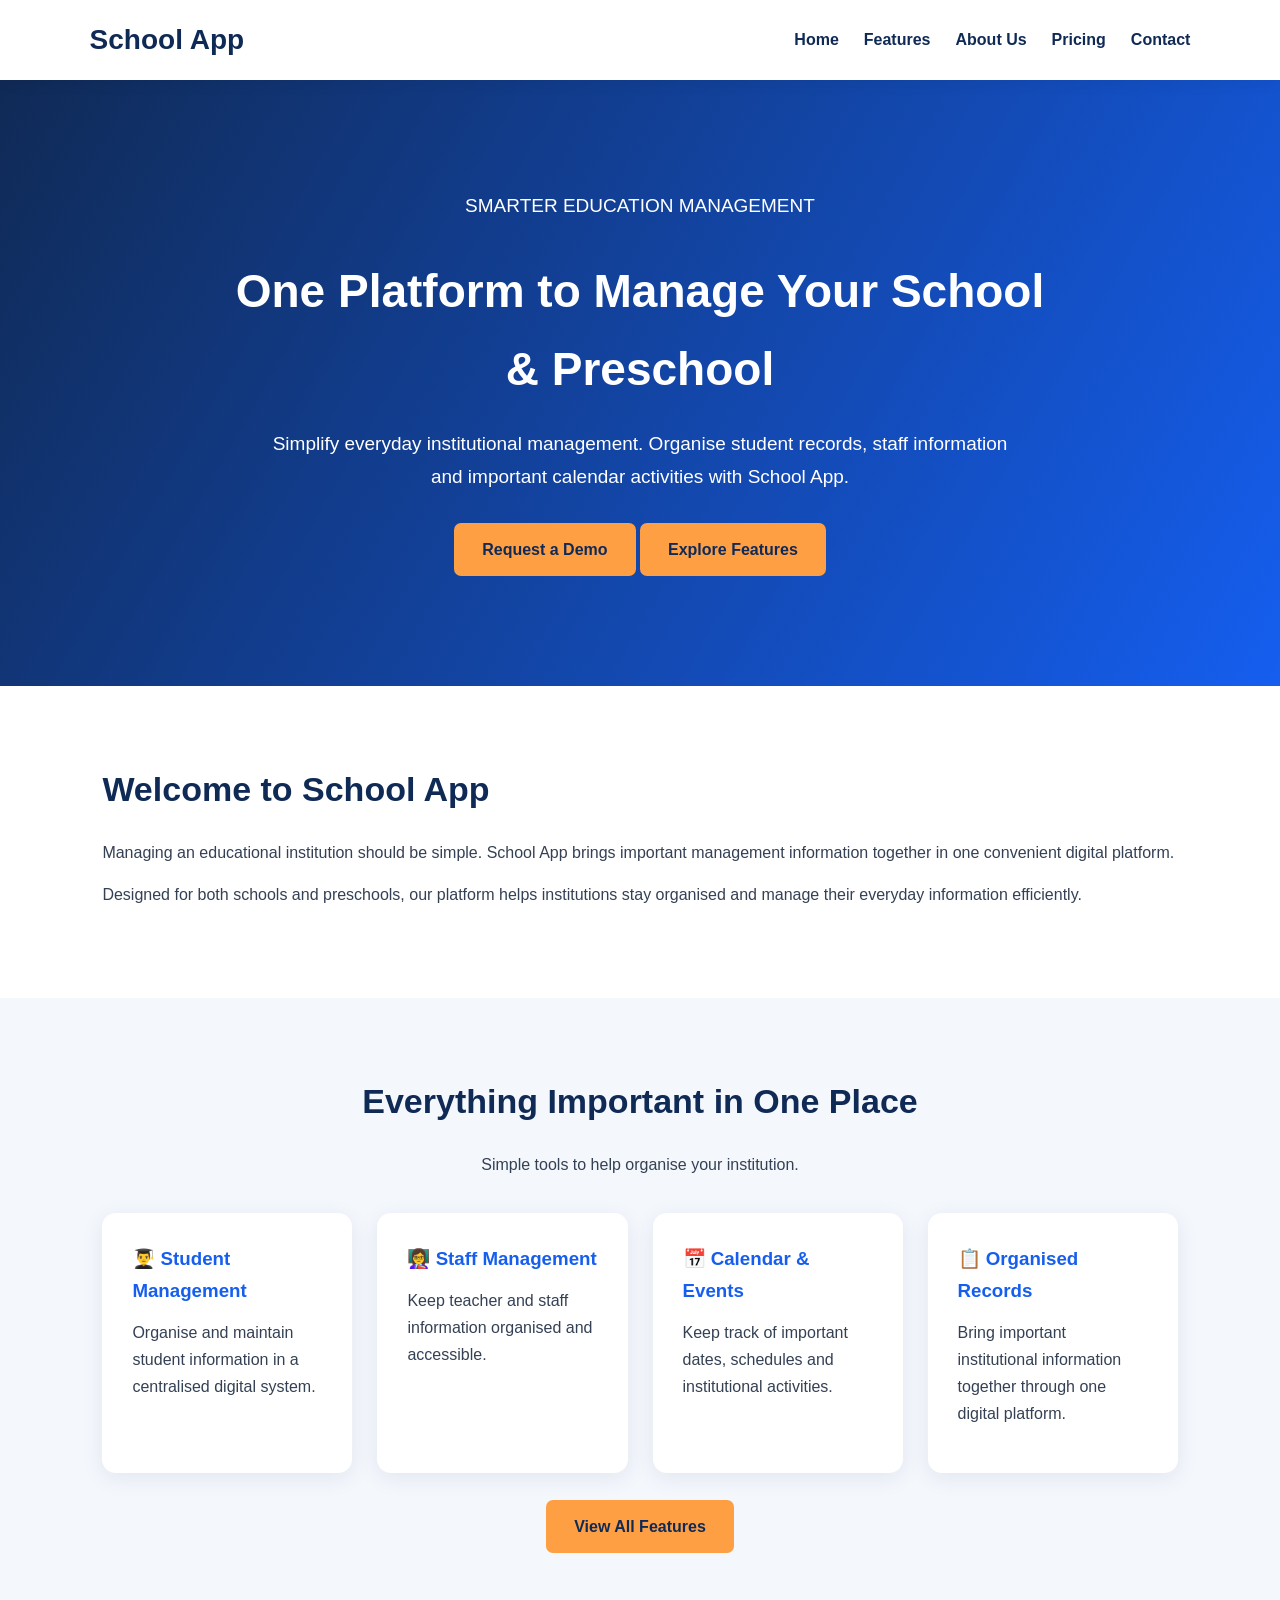
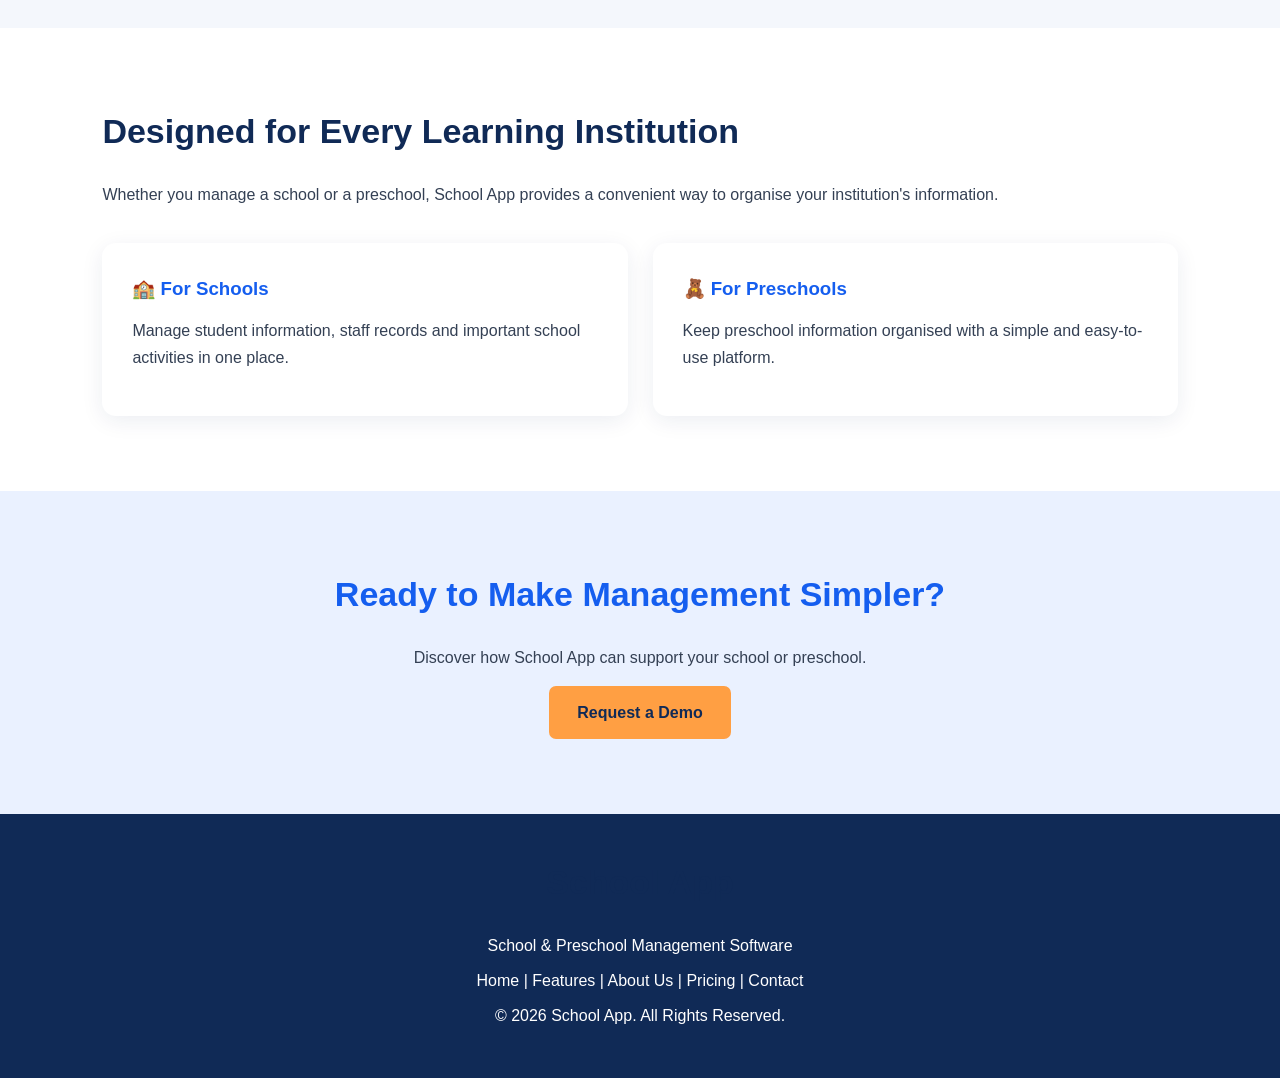
==== index.html @ e7dd5be1 "Add files via upload" ====
<!DOCTYPE html>
<html lang="en">
<head>
    <meta charset="UTF-8">
    <meta name="viewport" content="width=device-width, initial-scale=1.0">

    <title>School App | School & Preschool Management Software</title>

    <meta name="description" content="School App helps schools and preschools organise student, staff and calendar information through one easy-to-use digital platform.">

    <link rel="stylesheet" href="style.css">
</head>

<body>

<header>
    <h1>School App</h1>

    <nav>
        <a href="index.html">Home</a>
        <a href="features.html">Features</a>
        <a href="about.html">About Us</a>
        <a href="pricing.html">Pricing</a>
        <a href="contact.html">Contact</a>
    </nav>
</header>

<main>

    <!-- HERO SECTION -->
    <section class="hero">
        <div class="container">

            <p>SMARTER EDUCATION MANAGEMENT</p>

            <h2>
                One Platform to Manage
                Your School & Preschool
            </h2>

            <p>
                Simplify everyday institutional management.
                Organise student records, staff information
                and important calendar activities with School App.
            </p>

            <a href="contact.html" class="btn">Request a Demo</a>

            <a href="features.html" class="btn">Explore Features</a>

        </div>
    </section>

    <!-- INTRODUCTION -->
    <section>
        <div class="container">

            <h2>Welcome to School App</h2>

            <p>
                Managing an educational institution should be simple.
                School App brings important management information
                together in one convenient digital platform.
            </p>

            <p>
                Designed for both schools and preschools,
                our platform helps institutions stay organised
                and manage their everyday information efficiently.
            </p>

        </div>
    </section>

    <!-- FEATURES -->
    <section class="features">
        <div class="container">

            <h2>Everything Important in One Place</h2>

            <p>
                Simple tools to help organise your institution.
            </p>

            <div class="card-container">

                <div class="card">
                    <h3>👨‍🎓 Student Management</h3>
                    <p>
                        Organise and maintain student information
                        in a centralised digital system.
                    </p>
                </div>

                <div class="card">
                    <h3>👩‍🏫 Staff Management</h3>
                    <p>
                        Keep teacher and staff information
                        organised and accessible.
                    </p>
                </div>

                <div class="card">
                    <h3>📅 Calendar & Events</h3>
                    <p>
                        Keep track of important dates,
                        schedules and institutional activities.
                    </p>
                </div>

                <div class="card">
                    <h3>📋 Organised Records</h3>
                    <p>
                        Bring important institutional information
                        together through one digital platform.
                    </p>
                </div>

            </div>

            <br>

            <a href="features.html" class="btn">View All Features</a>

        </div>
    </section>

    <!-- WHO WE SERVE -->
    <section>
        <div class="container">

            <h2>Designed for Every Learning Institution</h2>

            <p>
                Whether you manage a school or a preschool,
                School App provides a convenient way to organise
                your institution's information.
            </p>

            <div class="card-container">

                <div class="card">
                    <h3>🏫 For Schools</h3>
                    <p>
                        Manage student information, staff records
                        and important school activities in one place.
                    </p>
                </div>

                <div class="card">
                    <h3>🧸 For Preschools</h3>
                    <p>
                        Keep preschool information organised
                        with a simple and easy-to-use platform.
                    </p>
                </div>

            </div>

        </div>
    </section>

    <!-- CALL TO ACTION -->
    <section class="highlight">
        <div class="container">

            <h2>Ready to Make Management Simpler?</h2>

            <p>
                Discover how School App can support your
                school or preschool.
            </p>

            <a href="contact.html" class="btn">Request a Demo</a>

        </div>
    </section>

</main>

<footer>
    <h2>School App</h2>

    <p>School & Preschool Management Software</p>

    <p>
        Home |
        Features |
        About Us |
        Pricing |
        Contact
    </p>

    <p>© 2026 School App. All Rights Reserved.</p>
</footer>

</body>
</html>
---- style.css ----
/* SCHOOL APP - Professional Website Design */

:root {
    --primary: #155eef;
    --dark: #102a56;
    --light: #f4f7fc;
    --text: #344054;
    --white: #ffffff;
    --orange: #ff9f43;
}

* {
    margin: 0;
    padding: 0;
    box-sizing: border-box;
}

body {
    font-family: "Segoe UI", Arial, sans-serif;
    background: var(--white);
    color: var(--text);
    line-height: 1.7;
}

header {
    background: var(--white);
    padding: 16px 7%;
    display: flex;
    justify-content: space-between;
    align-items: center;
    flex-wrap: wrap;
    box-shadow: 0 3px 15px rgba(0,0,0,0.06);
    position: sticky;
    top: 0;
    z-index: 100;
}

header h1 {
    color: var(--dark);
    font-size: 28px;
    font-weight: 800;
}

nav {
    display: flex;
    gap: 25px;
    align-items: center;
    flex-wrap: wrap;
}

nav a {
    color: var(--dark);
    text-decoration: none;
    font-weight: 600;
    transition: 0.3s;
}

nav a:hover {
    color: var(--primary);
}

section {
    padding: 75px 8%;
}

h2 {
    color: var(--dark);
    font-size: 34px;
    margin-bottom: 20px;
}

p {
    margin-bottom: 15px;
}

.hero {
    background: linear-gradient(120deg, #102a56, #155eef);
    color: white;
    text-align: center;
    padding: 110px 8%;
}

.hero h2 {
    color: white;
    font-size: 46px;
    max-width: 850px;
    margin: 0 auto 20px;
}

.hero p {
    font-size: 19px;
    max-width: 750px;
    margin: 0 auto 30px;
}

.btn, button {
    display: inline-block;
    background: var(--orange);
    color: #102a56;
    padding: 13px 28px;
    border: none;
    border-radius: 7px;
    text-decoration: none;
    font-weight: 700;
    cursor: pointer;
    transition: 0.3s;
}

.btn:hover, button:hover {
    background: white;
    transform: translateY(-2px);
}

.container {
    max-width: 1150px;
    margin: auto;
}

.features {
    background: var(--light);
    text-align: center;
}

.card-container {
    display: grid;
    grid-template-columns: repeat(auto-fit, minmax(230px, 1fr));
    gap: 25px;
    margin-top: 35px;
}

.card {
    background: white;
    padding: 30px;
    border-radius: 14px;
    box-shadow: 0 5px 22px rgba(16,42,86,0.08);
    transition: 0.3s;
    text-align: left;
}

.card:hover {
    transform: translateY(-6px);
    box-shadow: 0 12px 28px rgba(16,42,86,0.13);
}

.card h3 {
    color: var(--primary);
    margin-bottom: 12px;
}

.highlight {
    background: #eaf1ff;
    text-align: center;
}

.highlight h2 {
    color: var(--primary);
}

form {
    max-width: 650px;
    margin: 30px auto;
    display: grid;
    gap: 15px;
}

input, textarea, select {
    width: 100%;
    padding: 14px;
    border: 1px solid #d0d5dd;
    border-radius: 7px;
    font: inherit;
}

textarea {
    min-height: 130px;
}

footer {
    background: var(--dark);
    color: white;
    padding: 40px 8%;
    text-align: center;
}

footer p {
    margin: 8px 0;
}

@media (max-width: 700px) {
    header {
        justify-content: center;
        gap: 15px;
    }

    nav {
        justify-content: center;
        gap: 12px 18px;
    }

    .hero {
        padding: 75px 6%;
    }

    .hero h2 {
        font-size: 32px;
    }

    section {
        padding: 50px 6%;
    }

    h2 {
        font-size: 28px;
    }
}
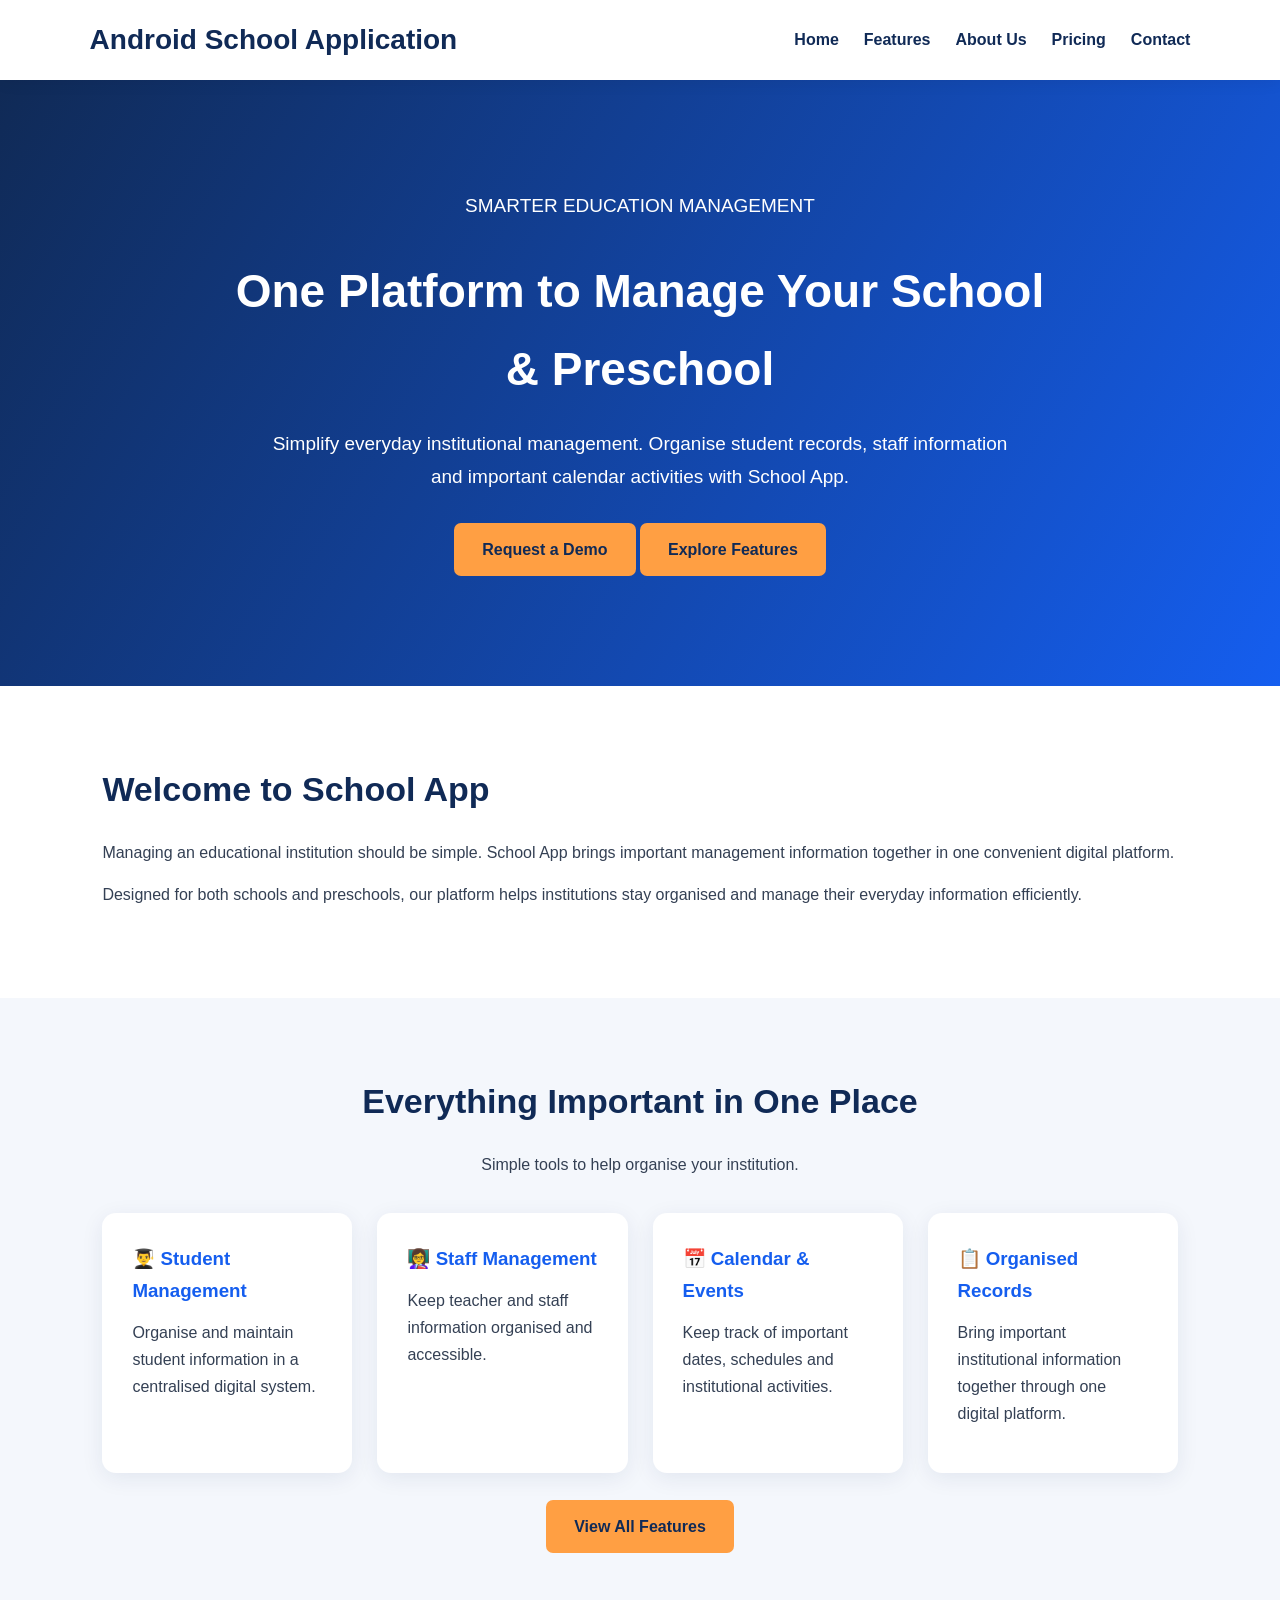
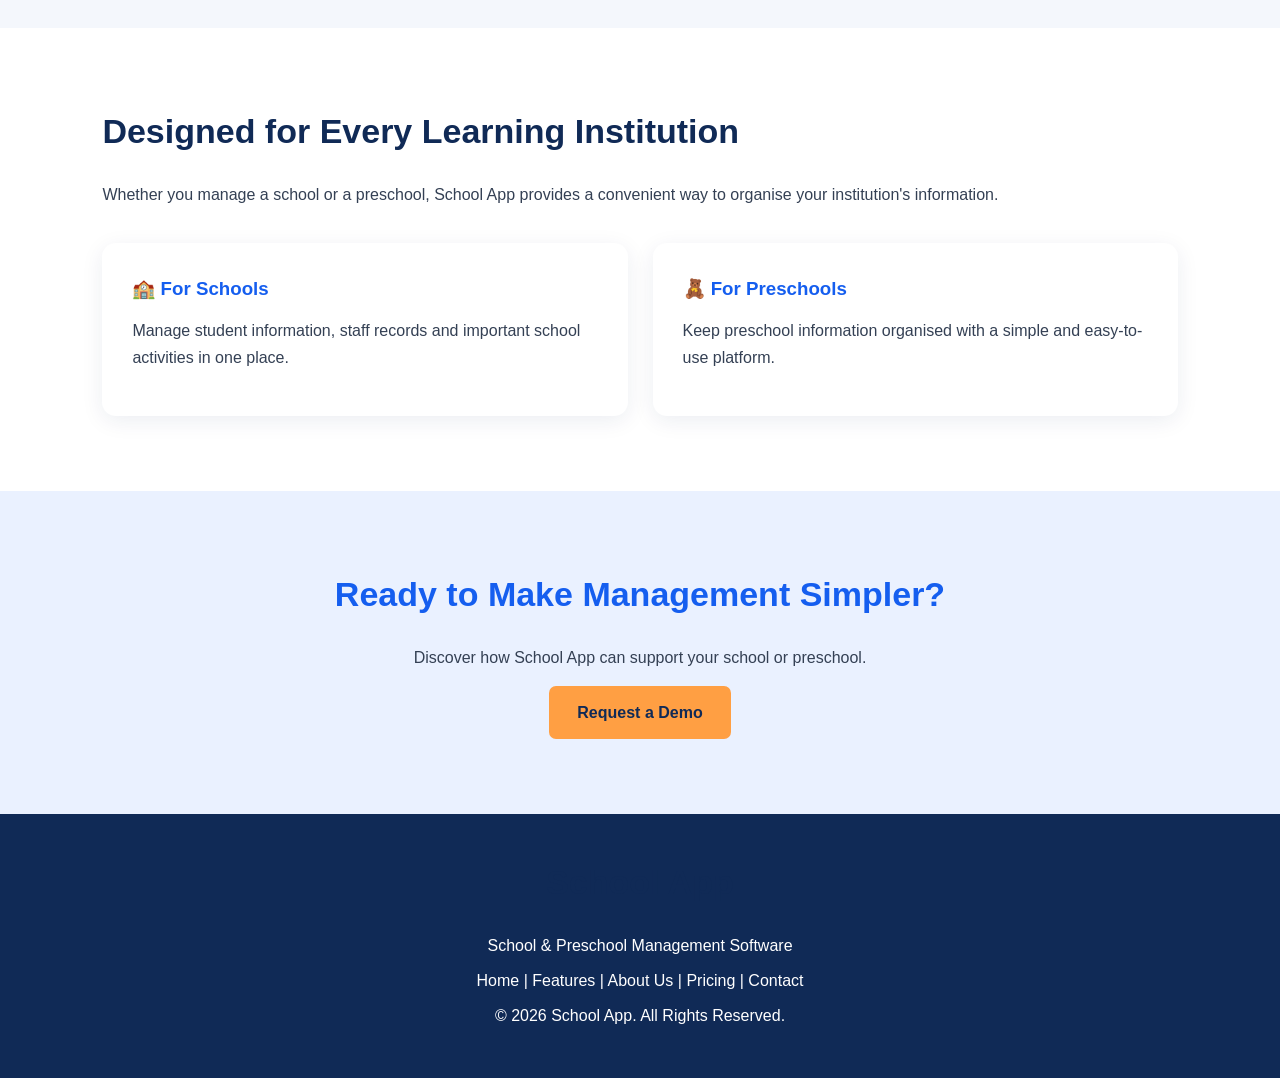
==== commit 33264844: "Add files via upload" ====
--- a/index.html
+++ b/index.html
@@ -5,7 +5,7 @@
     <meta charset="UTF-8">
     <meta name="viewport" content="width=device-width, initial-scale=1.0">
 
-    <title>School App | School & Preschool Management Software</title>
+    <title> Android School Application | School & Preschool Management Software</title>
 
     <meta name="description" content="School App helps schools and preschools organise student, staff and calendar information through one easy-to-use digital platform.">
 
@@ -15,7 +15,7 @@
 <body>
 
 <header>
-    <h1>School App</h1>
+    <h1> Android School Application</h1>
 
     <nav>
         <a href="index.html">Home</a>
--- a/style.css
+++ b/style.css
@@ -214,3 +214,21 @@
         font-size: 28px;
     }
 }
+
+
+
+
+/* FEATURES PAGE HEADING */
+body.features-page .hero h2 {
+    color: #102a56 !important;
+}
+
+/* FEATURES PAGE PARAGRAPH */
+body.features-page .hero p {
+    color: #344054;
+}
+
+/* HOMEPAGE HERO HEADING */
+body.features-page .hero h2 {
+    color: #ffffff !important;
+}
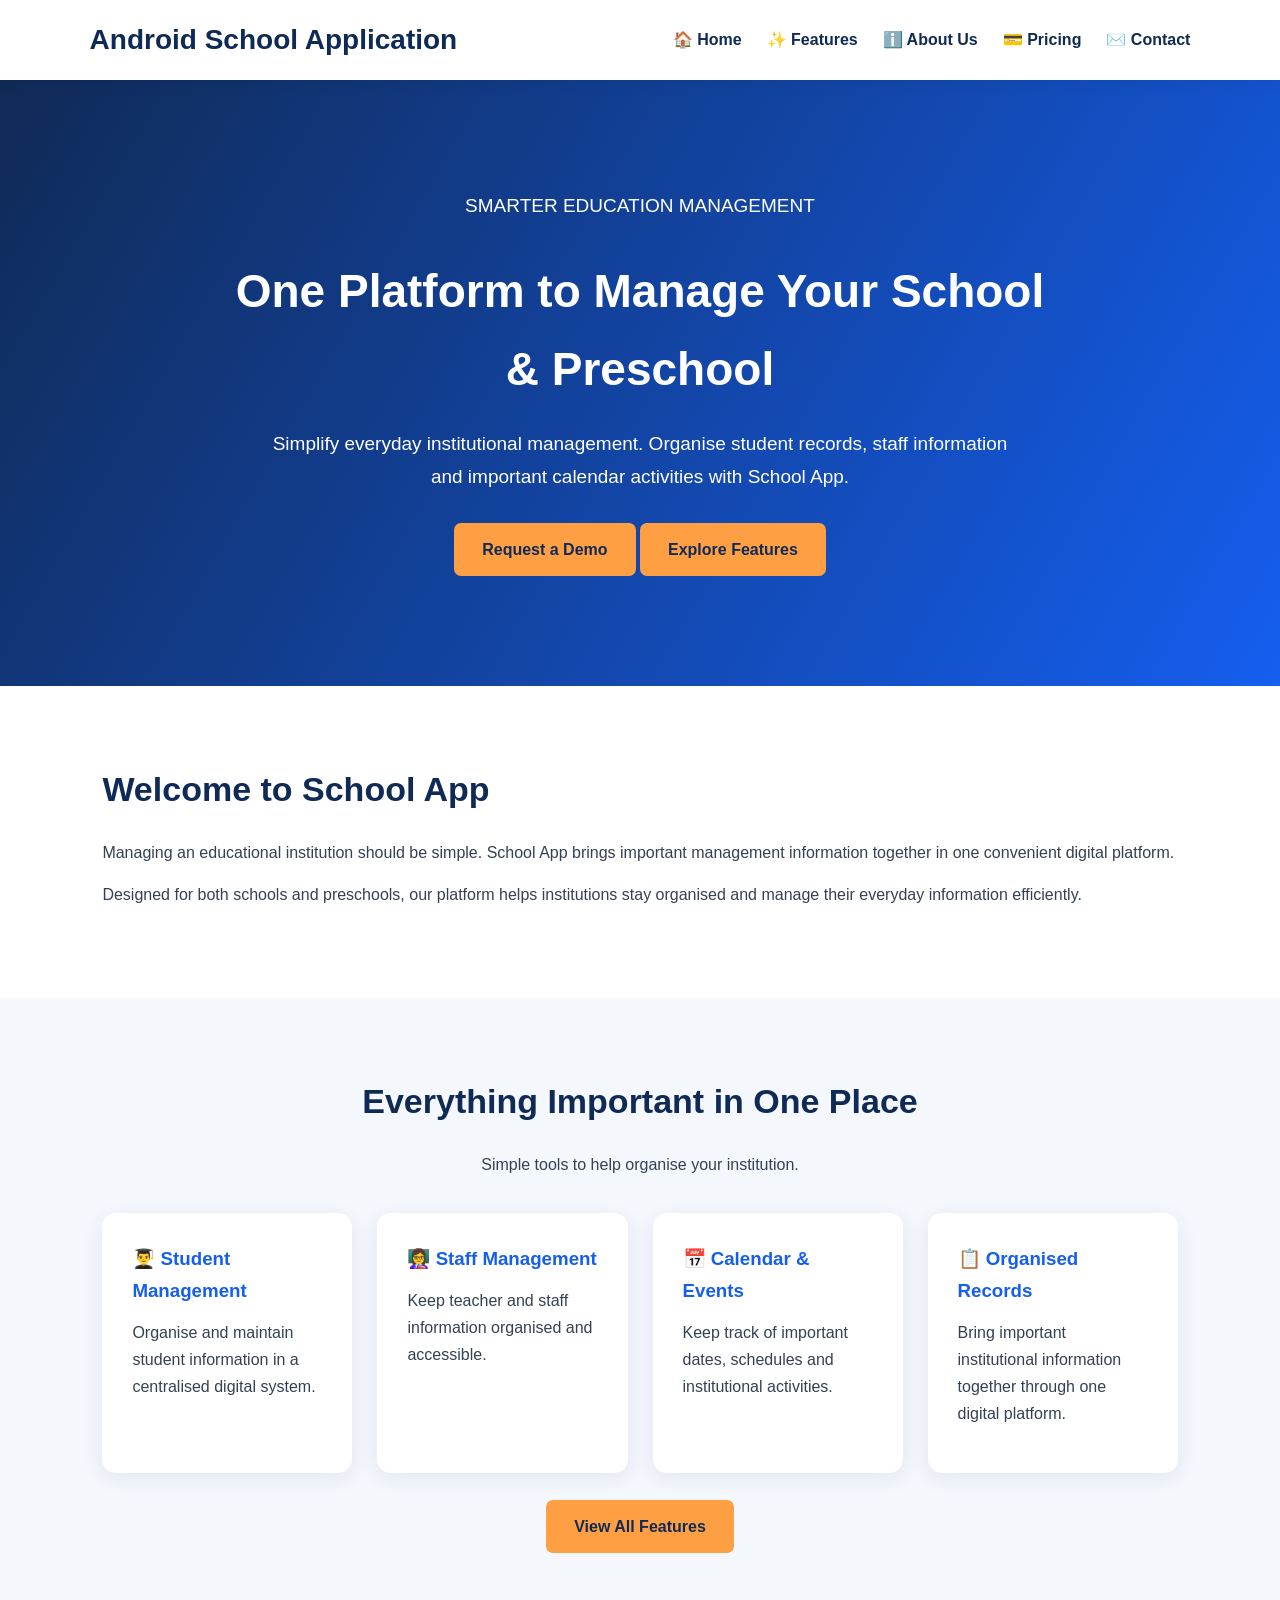
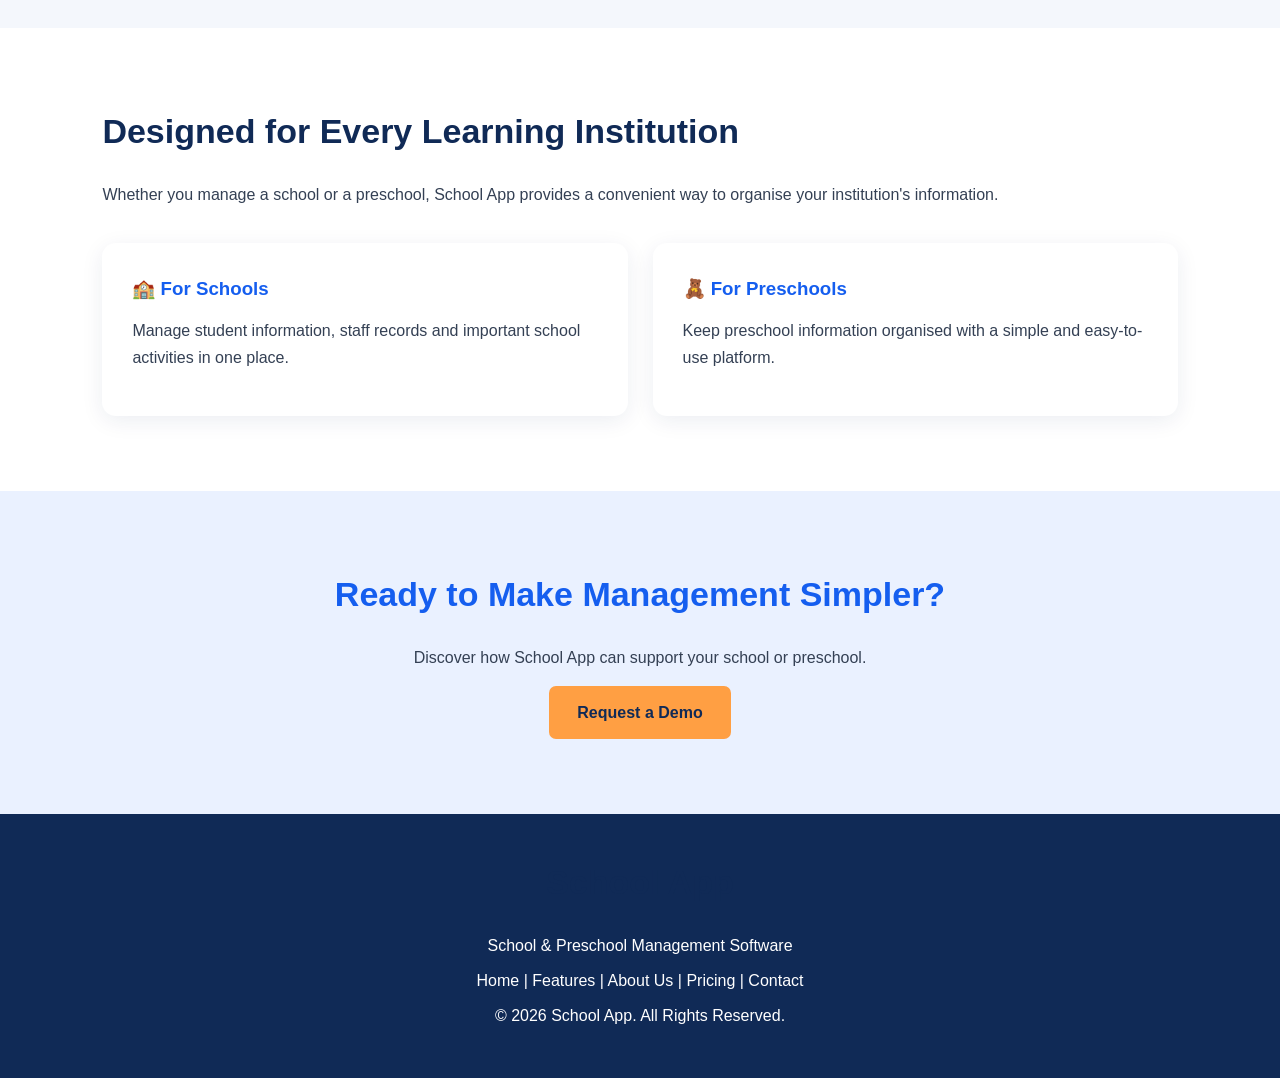
==== commit 74391b8a: "Add files via upload" ====
--- a/index.html
+++ b/index.html
@@ -16,14 +16,13 @@
 
 <header>
     <h1> Android School Application</h1>
-
-    <nav>
-        <a href="index.html">Home</a>
-        <a href="features.html">Features</a>
-        <a href="about.html">About Us</a>
-        <a href="pricing.html">Pricing</a>
-        <a href="contact.html">Contact</a>
-    </nav>
+<nav>
+    <a href="index.html"><span class="nav-icon">🏠</span> Home</a>
+    <a href="features.html"><span class="nav-icon">✨</span> Features</a>
+    <a href="about.html"><span class="nav-icon">ℹ️</span> About Us</a>
+    <a href="pricing.html"><span class="nav-icon">💳</span> Pricing</a>
+    <a href="contact.html"><span class="nav-icon">✉️</span> Contact</a>
+</nav>
 </header>
 
 <main>
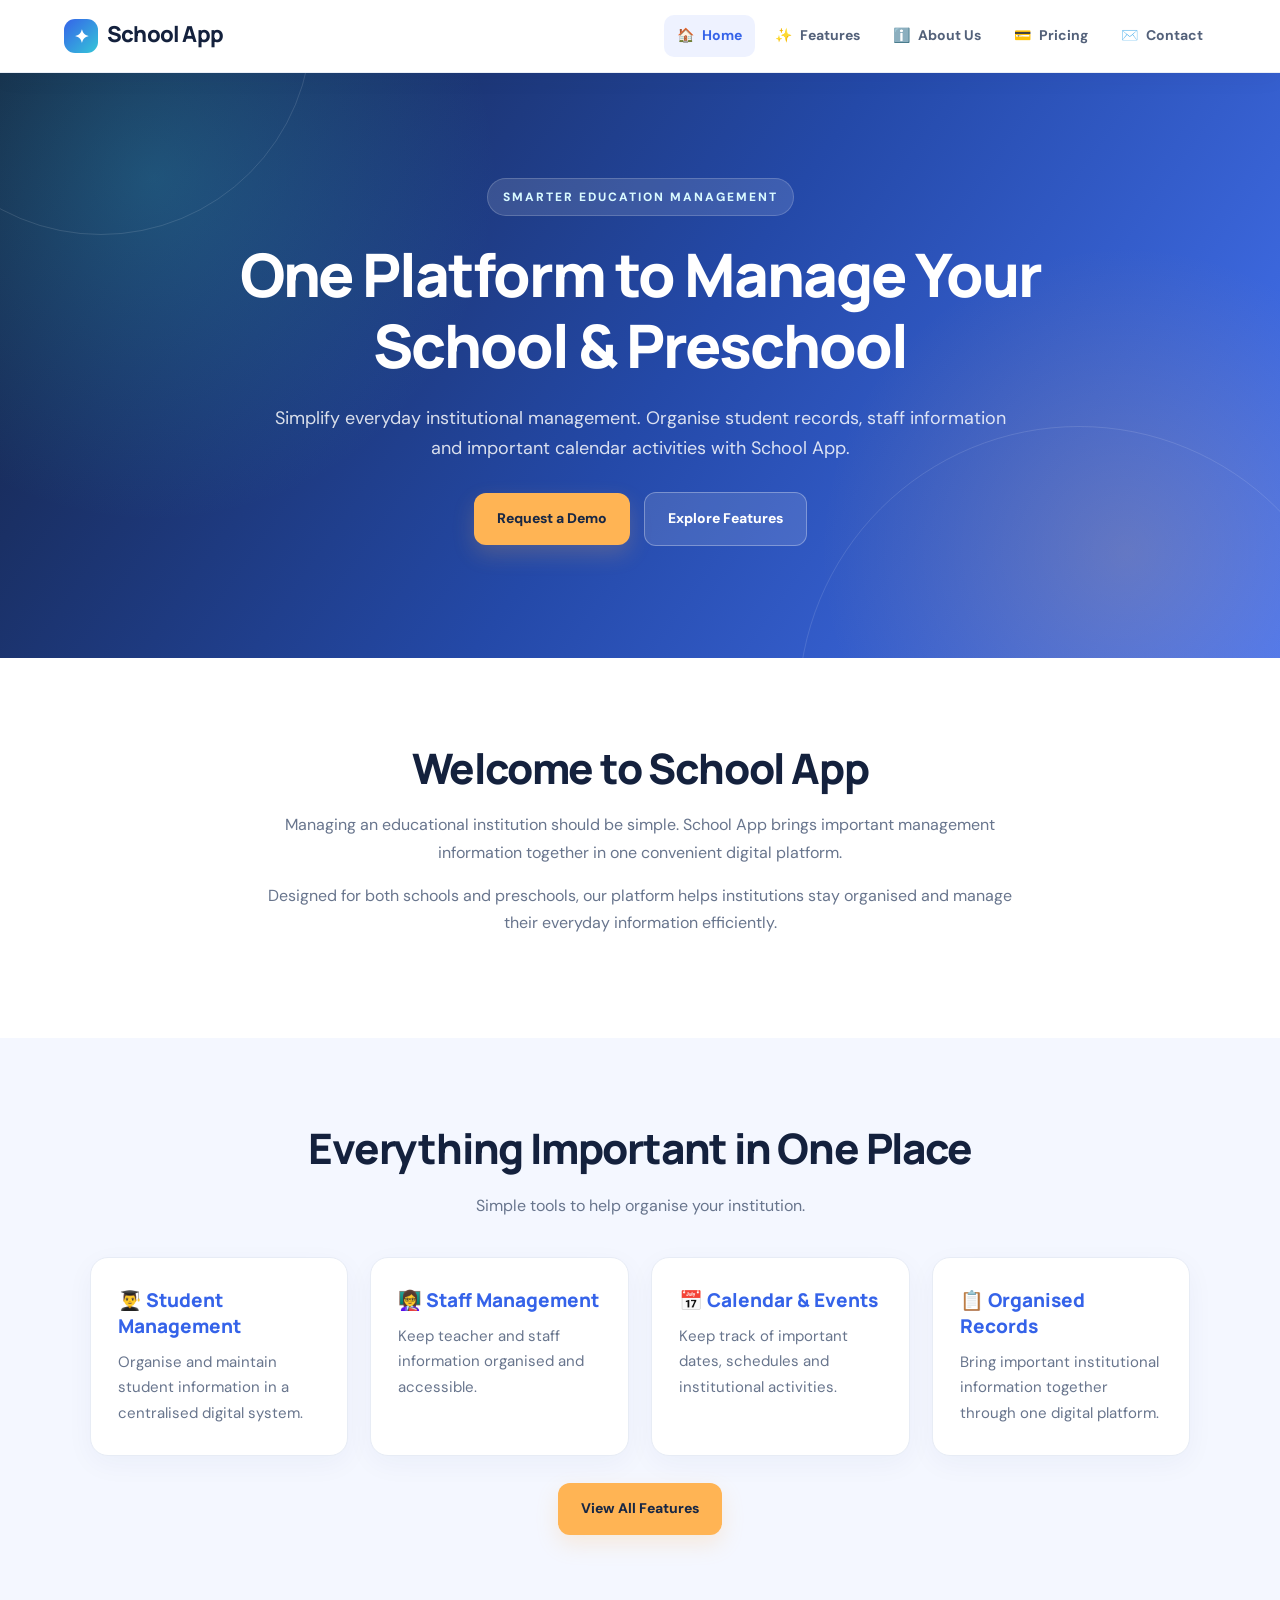
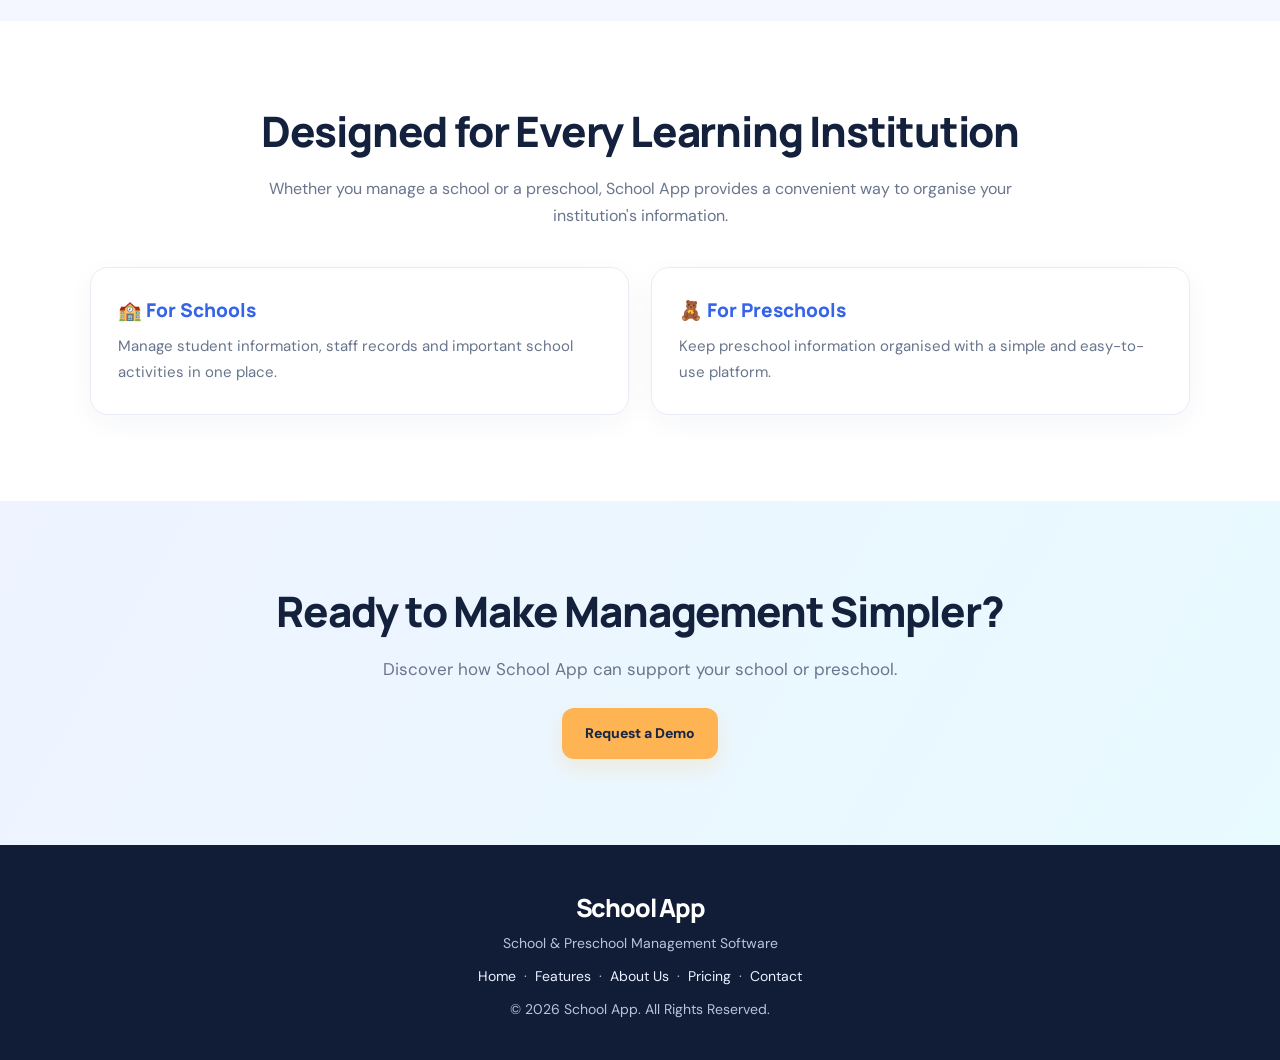
==== commit 6c123ba2: "Add files via upload" ====
--- a/index.html
+++ b/index.html
@@ -1,198 +1,214 @@
-
-<!DOCTYPE html>
-<html lang="en">
-<head>
-    <meta charset="UTF-8">
-    <meta name="viewport" content="width=device-width, initial-scale=1.0">
-
-    <title> Android School Application | School & Preschool Management Software</title>
-
-    <meta name="description" content="School App helps schools and preschools organise student, staff and calendar information through one easy-to-use digital platform.">
-
-    <link rel="stylesheet" href="style.css">
-</head>
-
-<body>
-
-<header>
-    <h1> Android School Application</h1>
-<nav>
-    <a href="index.html"><span class="nav-icon">🏠</span> Home</a>
-    <a href="features.html"><span class="nav-icon">✨</span> Features</a>
-    <a href="about.html"><span class="nav-icon">ℹ️</span> About Us</a>
-    <a href="pricing.html"><span class="nav-icon">💳</span> Pricing</a>
-    <a href="contact.html"><span class="nav-icon">✉️</span> Contact</a>
-</nav>
-</header>
-
-<main>
-
-    <!-- HERO SECTION -->
-    <section class="hero">
-        <div class="container">
-
-            <p>SMARTER EDUCATION MANAGEMENT</p>
-
-            <h2>
-                One Platform to Manage
-                Your School & Preschool
-            </h2>
-
-            <p>
-                Simplify everyday institutional management.
-                Organise student records, staff information
-                and important calendar activities with School App.
-            </p>
-
-            <a href="contact.html" class="btn">Request a Demo</a>
-
-            <a href="features.html" class="btn">Explore Features</a>
-
-        </div>
-    </section>
-
-    <!-- INTRODUCTION -->
-    <section>
-        <div class="container">
-
-            <h2>Welcome to School App</h2>
-
-            <p>
-                Managing an educational institution should be simple.
-                School App brings important management information
-                together in one convenient digital platform.
-            </p>
-
-            <p>
-                Designed for both schools and preschools,
-                our platform helps institutions stay organised
-                and manage their everyday information efficiently.
-            </p>
-
-        </div>
-    </section>
-
-    <!-- FEATURES -->
-    <section class="features">
-        <div class="container">
-
-            <h2>Everything Important in One Place</h2>
-
-            <p>
-                Simple tools to help organise your institution.
-            </p>
-
-            <div class="card-container">
-
-                <div class="card">
-                    <h3>👨‍🎓 Student Management</h3>
-                    <p>
-                        Organise and maintain student information
-                        in a centralised digital system.
-                    </p>
-                </div>
-
-                <div class="card">
-                    <h3>👩‍🏫 Staff Management</h3>
-                    <p>
-                        Keep teacher and staff information
-                        organised and accessible.
-                    </p>
-                </div>
-
-                <div class="card">
-                    <h3>📅 Calendar & Events</h3>
-                    <p>
-                        Keep track of important dates,
-                        schedules and institutional activities.
-                    </p>
-                </div>
-
-                <div class="card">
-                    <h3>📋 Organised Records</h3>
-                    <p>
-                        Bring important institutional information
-                        together through one digital platform.
-                    </p>
-                </div>
-
-            </div>
-
-            <br>
-
-            <a href="features.html" class="btn">View All Features</a>
-
-        </div>
-    </section>
-
-    <!-- WHO WE SERVE -->
-    <section>
-        <div class="container">
-
-            <h2>Designed for Every Learning Institution</h2>
-
-            <p>
-                Whether you manage a school or a preschool,
-                School App provides a convenient way to organise
-                your institution's information.
-            </p>
-
-            <div class="card-container">
-
-                <div class="card">
-                    <h3>🏫 For Schools</h3>
-                    <p>
-                        Manage student information, staff records
-                        and important school activities in one place.
-                    </p>
-                </div>
-
-                <div class="card">
-                    <h3>🧸 For Preschools</h3>
-                    <p>
-                        Keep preschool information organised
-                        with a simple and easy-to-use platform.
-                    </p>
-                </div>
-
-            </div>
-
-        </div>
-    </section>
-
-    <!-- CALL TO ACTION -->
-    <section class="highlight">
-        <div class="container">
-
-            <h2>Ready to Make Management Simpler?</h2>
-
-            <p>
-                Discover how School App can support your
-                school or preschool.
-            </p>
-
-            <a href="contact.html" class="btn">Request a Demo</a>
-
-        </div>
-    </section>
-
-</main>
-
-<footer>
-    <h2>School App</h2>
-
-    <p>School & Preschool Management Software</p>
-
-    <p>
-        Home |
-        Features |
-        About Us |
-        Pricing |
-        Contact
-    </p>
-
-    <p>© 2026 School App. All Rights Reserved.</p>
-</footer>
-
-</body>
-</html>
+
+<!DOCTYPE html>
+<html lang="en">
+<head>
+    <meta charset="UTF-8">
+    <meta name="viewport" content="width=device-width, initial-scale=1.0">
+
+    <title> School App | School & Preschool Management Software</title>
+
+    <meta name="description" content="School App helps schools and preschools organise student, staff and calendar information through one easy-to-use digital platform.">
+
+    <link rel="stylesheet" href="style.css">
+</head>
+
+<body>
+
+<header>
+    <h1>School App</h1>
+<nav>
+    <a href="index.html"><span class="nav-icon">🏠</span> Home</a>
+    <a href="features.html"><span class="nav-icon">✨</span> Features</a>
+    <a href="about.html"><span class="nav-icon">ℹ️</span> About Us</a>
+    <a href="pricing.html"><span class="nav-icon">💳</span> Pricing</a>
+    <a href="contact.html"><span class="nav-icon">✉️</span> Contact</a>
+</nav>
+</header>
+
+<main>
+
+    <!-- HERO SECTION -->
+    <section class="hero">
+        <div class="container">
+
+            <p>SMARTER EDUCATION MANAGEMENT</p>
+
+            <h2>
+                One Platform to Manage
+                Your School & Preschool
+            </h2>
+
+            <p>
+                Simplify everyday institutional management.
+                Organise student records, staff information
+                and important calendar activities with School App.
+            </p>
+
+            <a href="contact.html" class="btn">Request a Demo</a>
+
+            <a href="features.html" class="btn">Explore Features</a>
+
+        </div>
+    </section>
+
+    <!-- INTRODUCTION -->
+    <section>
+        <div class="container">
+
+            <h2>Welcome to School App</h2>
+
+            <p>
+                Managing an educational institution should be simple.
+                School App brings important management information
+                together in one convenient digital platform.
+            </p>
+
+            <p>
+                Designed for both schools and preschools,
+                our platform helps institutions stay organised
+                and manage their everyday information efficiently.
+            </p>
+
+        </div>
+    </section>
+
+    <!-- FEATURES -->
+    <section class="features">
+        <div class="container">
+
+            <h2>Everything Important in One Place</h2>
+
+            <p>
+                Simple tools to help organise your institution.
+            </p>
+
+            <div class="card-container">
+
+                <div class="card">
+                    <h3>👨‍🎓 Student Management</h3>
+                    <p>
+                        Organise and maintain student information
+                        in a centralised digital system.
+                    </p>
+                </div>
+
+                <div class="card">
+                    <h3>👩‍🏫 Staff Management</h3>
+                    <p>
+                        Keep teacher and staff information
+                        organised and accessible.
+                    </p>
+                </div>
+
+                <div class="card">
+                    <h3>📅 Calendar & Events</h3>
+                    <p>
+                        Keep track of important dates,
+                        schedules and institutional activities.
+                    </p>
+                </div>
+
+                <div class="card">
+                    <h3>📋 Organised Records</h3>
+                    <p>
+                        Bring important institutional information
+                        together through one digital platform.
+                    </p>
+                </div>
+
+            </div>
+
+            <br>
+
+            <a href="features.html" class="btn">View All Features</a>
+
+        </div>
+    </section>
+
+    <!-- WHO WE SERVE -->
+    <section>
+        <div class="container">
+
+            <h2>Designed for Every Learning Institution</h2>
+
+            <p>
+                Whether you manage a school or a preschool,
+                School App provides a convenient way to organise
+                your institution's information.
+            </p>
+
+            <div class="card-container">
+
+                <div class="card">
+                    <h3>🏫 For Schools</h3>
+                    <p>
+                        Manage student information, staff records
+                        and important school activities in one place.
+                    </p>
+                </div>
+
+                <div class="card">
+                    <h3>🧸 For Preschools</h3>
+                    <p>
+                        Keep preschool information organised
+                        with a simple and easy-to-use platform.
+                    </p>
+                </div>
+
+            </div>
+
+        </div>
+    </section>
+
+    <!-- CALL TO ACTION -->
+    <section class="highlight">
+        <div class="container">
+
+            <h2>Ready to Make Management Simpler?</h2>
+
+            <p>
+                Discover how School App can support your
+                school or preschool.
+            </p>
+
+            <a href="contact.html" class="btn">Request a Demo</a>
+
+        </div>
+    </section>
+
+</main>
+
+<footer>
+    <h2>School App</h2>
+
+    <p>School & Preschool Management Software</p>
+
+    <p class="footer-links">
+        <a href="index.html">Home</a> &nbsp;·&nbsp;
+        <a href="features.html">Features</a> &nbsp;·&nbsp;
+        <a href="about.html">About Us</a> &nbsp;·&nbsp;
+        <a href="pricing.html">Pricing</a> &nbsp;·&nbsp;
+        <a href="contact.html">Contact</a>
+    </p>
+
+    <p>© 2026 School App. All Rights Reserved.</p>
+</footer>
+
+
+<script>
+// Highlight the current page and gently reveal content as visitors scroll.
+document.querySelectorAll('nav a').forEach(link => {
+  if (link.getAttribute('href') === location.pathname.split('/').pop()) link.classList.add('active');
+});
+const revealItems = document.querySelectorAll('main section, .card');
+revealItems.forEach(item => item.classList.add('reveal'));
+if ('IntersectionObserver' in window) {
+  const observer = new IntersectionObserver(entries => {
+    entries.forEach(entry => { if (entry.isIntersecting) { entry.target.classList.add('visible'); observer.unobserve(entry.target); } });
+  }, { threshold: 0.08 });
+  revealItems.forEach(item => observer.observe(item));
+} else { revealItems.forEach(item => item.classList.add('visible')); }
+</script>
+
+</body>
+</html>
--- a/style.css
+++ b/style.css
@@ -1,234 +1,5 @@
-
-/* SCHOOL APP - Professional Website Design */
-
-:root {
-    --primary: #155eef;
-    --dark: #102a56;
-    --light: #f4f7fc;
-    --text: #344054;
-    --white: #ffffff;
-    --orange: #ff9f43;
-}
-
-* {
-    margin: 0;
-    padding: 0;
-    box-sizing: border-box;
-}
-
-body {
-    font-family: "Segoe UI", Arial, sans-serif;
-    background: var(--white);
-    color: var(--text);
-    line-height: 1.7;
-}
-
-header {
-    background: var(--white);
-    padding: 16px 7%;
-    display: flex;
-    justify-content: space-between;
-    align-items: center;
-    flex-wrap: wrap;
-    box-shadow: 0 3px 15px rgba(0,0,0,0.06);
-    position: sticky;
-    top: 0;
-    z-index: 100;
-}
-
-header h1 {
-    color: var(--dark);
-    font-size: 28px;
-    font-weight: 800;
-}
-
-nav {
-    display: flex;
-    gap: 25px;
-    align-items: center;
-    flex-wrap: wrap;
-}
-
-nav a {
-    color: var(--dark);
-    text-decoration: none;
-    font-weight: 600;
-    transition: 0.3s;
-}
-
-nav a:hover {
-    color: var(--primary);
-}
-
-section {
-    padding: 75px 8%;
-}
-
-h2 {
-    color: var(--dark);
-    font-size: 34px;
-    margin-bottom: 20px;
-}
-
-p {
-    margin-bottom: 15px;
-}
-
-.hero {
-    background: linear-gradient(120deg, #102a56, #155eef);
-    color: white;
-    text-align: center;
-    padding: 110px 8%;
-}
-
-.hero h2 {
-    color: white;
-    font-size: 46px;
-    max-width: 850px;
-    margin: 0 auto 20px;
-}
-
-.hero p {
-    font-size: 19px;
-    max-width: 750px;
-    margin: 0 auto 30px;
-}
-
-.btn, button {
-    display: inline-block;
-    background: var(--orange);
-    color: #102a56;
-    padding: 13px 28px;
-    border: none;
-    border-radius: 7px;
-    text-decoration: none;
-    font-weight: 700;
-    cursor: pointer;
-    transition: 0.3s;
-}
-
-.btn:hover, button:hover {
-    background: white;
-    transform: translateY(-2px);
-}
-
-.container {
-    max-width: 1150px;
-    margin: auto;
-}
-
-.features {
-    background: var(--light);
-    text-align: center;
-}
-
-.card-container {
-    display: grid;
-    grid-template-columns: repeat(auto-fit, minmax(230px, 1fr));
-    gap: 25px;
-    margin-top: 35px;
-}
-
-.card {
-    background: white;
-    padding: 30px;
-    border-radius: 14px;
-    box-shadow: 0 5px 22px rgba(16,42,86,0.08);
-    transition: 0.3s;
-    text-align: left;
-}
-
-.card:hover {
-    transform: translateY(-6px);
-    box-shadow: 0 12px 28px rgba(16,42,86,0.13);
-}
-
-.card h3 {
-    color: var(--primary);
-    margin-bottom: 12px;
-}
-
-.highlight {
-    background: #eaf1ff;
-    text-align: center;
-}
-
-.highlight h2 {
-    color: var(--primary);
-}
-
-form {
-    max-width: 650px;
-    margin: 30px auto;
-    display: grid;
-    gap: 15px;
-}
-
-input, textarea, select {
-    width: 100%;
-    padding: 14px;
-    border: 1px solid #d0d5dd;
-    border-radius: 7px;
-    font: inherit;
-}
-
-textarea {
-    min-height: 130px;
-}
-
-footer {
-    background: var(--dark);
-    color: white;
-    padding: 40px 8%;
-    text-align: center;
-}
-
-footer p {
-    margin: 8px 0;
-}
-
-@media (max-width: 700px) {
-    header {
-        justify-content: center;
-        gap: 15px;
-    }
-
-    nav {
-        justify-content: center;
-        gap: 12px 18px;
-    }
-
-    .hero {
-        padding: 75px 6%;
-    }
-
-    .hero h2 {
-        font-size: 32px;
-    }
-
-    section {
-        padding: 50px 6%;
-    }
-
-    h2 {
-        font-size: 28px;
-    }
-}
-
-
-
-
-/* FEATURES PAGE HEADING */
-body.features-page .hero h2 {
-    color: #102a56 !important;
-}
-
-/* FEATURES PAGE PARAGRAPH */
-body.features-page .hero p {
-    color: #344054;
-}
-
-/* HOMEPAGE HERO HEADING */
-body.features-page .hero h2 {
-    color: #ffffff !important;
-}
+@import url('https://fonts.googleapis.com/css2?family=DM+Sans:wght@400;500;600;700;800&family=Manrope:wght@500;600;700;800&display=swap');
+:root{--navy:#14213d;--blue:#3563e9;--blue2:#5b7cfa;--cyan:#35c6d8;--ink:#26334d;--muted:#68758d;--pale:#f4f7ff;--line:#e7ecf5;--white:#fff;--orange:#ffb454;--shadow:0 18px 55px rgba(32,57,112,.10)}
+*{margin:0;padding:0;box-sizing:border-box}html{scroll-behavior:smooth}body{font-family:'DM Sans',Arial,sans-serif;color:var(--ink);background:#fff;line-height:1.7;overflow-x:hidden}a{color:inherit}header{position:sticky;top:0;z-index:1000;display:flex;align-items:center;justify-content:space-between;gap:24px;padding:15px max(5%,calc((100% - 1200px)/2));background:rgba(255,255,255,.94);backdrop-filter:blur(16px);border-bottom:1px solid rgba(231,236,245,.85);box-shadow:0 5px 25px rgba(20,33,61,.045)}header h1{font:800 22px 'Manrope',sans-serif;color:var(--navy);letter-spacing:-.8px;white-space:nowrap}header h1:before{content:'✦';display:inline-grid;place-items:center;width:34px;height:34px;margin-right:9px;border-radius:11px;color:white;background:linear-gradient(135deg,var(--blue),var(--cyan));font-size:18px;vertical-align:middle}nav{display:flex;align-items:center;gap:7px;flex-wrap:wrap}nav a{font-size:14px;font-weight:700;text-decoration:none;color:#53617a;padding:9px 13px;border-radius:10px;transition:.25s}nav a:hover,nav a.active{background:#eef2ff;color:var(--blue)}.nav-icon{margin-right:5px}section{padding:86px 7%}.container{max-width:1160px;margin:auto}h2{font:800 clamp(28px,4vw,42px)/1.18 'Manrope',sans-serif;color:var(--navy);letter-spacing:-1.2px;margin-bottom:18px}h3{font:800 19px 'Manrope',sans-serif;color:var(--navy);margin-bottom:11px}p{color:var(--muted);margin-bottom:16px}.hero{position:relative;isolation:isolate;overflow:hidden;text-align:center;color:white;padding:105px 7% 112px;background:radial-gradient(circle at 12% 18%,rgba(53,198,216,.26),transparent 28%),radial-gradient(circle at 88% 82%,rgba(255,180,84,.2),transparent 25%),linear-gradient(125deg,#14213d 0%,#2449a8 52%,#4775f5 100%)}.hero:before,.hero:after{content:'';position:absolute;z-index:-1;border:1px solid rgba(255,255,255,.12);border-radius:50%;width:420px;height:420px}.hero:before{top:-260px;left:-110px}.hero:after{bottom:-330px;right:-80px;width:560px;height:560px}.hero .container{max-width:900px}.hero p{color:rgba(255,255,255,.83);font-size:18px;max-width:740px;margin:0 auto 28px}.hero p:first-child{display:inline-block;color:#d9faff;font-size:12px;font-weight:800;letter-spacing:2px;text-transform:uppercase;background:rgba(255,255,255,.12);border:1px solid rgba(255,255,255,.18);padding:8px 15px;border-radius:30px;margin-bottom:23px}.hero h2{color:#fff;font-size:clamp(36px,5.7vw,60px);max-width:850px;margin:0 auto 22px;letter-spacing:-2px}.btn,button{display:inline-flex;align-items:center;justify-content:center;gap:8px;background:var(--orange);color:#182744;padding:14px 23px;border:0;border-radius:12px;text-decoration:none;font-weight:800;font-size:14px;box-shadow:0 9px 22px rgba(255,180,84,.2);cursor:pointer;transition:transform .25s,box-shadow .25s,background .25s}.btn:hover,button:hover{transform:translateY(-3px);background:#ffc477;box-shadow:0 13px 26px rgba(255,180,84,.3)}.hero .btn+ .btn{margin-left:10px;background:rgba(255,255,255,.12);color:#fff;border:1px solid rgba(255,255,255,.3);box-shadow:none}.hero .btn+.btn:hover{background:#fff;color:var(--blue)}.features{background:var(--pale);text-align:center}.features .container>p,.container>p{max-width:760px}.features .container>p{margin-left:auto;margin-right:auto}.card-container{display:grid;grid-template-columns:repeat(auto-fit,minmax(235px,1fr));gap:22px;margin-top:38px;text-align:left}.card{position:relative;background:white;padding:29px 27px;border:1px solid var(--line);border-radius:18px;box-shadow:0 8px 28px rgba(32,57,112,.045);transition:transform .28s,box-shadow .28s,border-color .28s;overflow:hidden}.card:before{content:'';position:absolute;left:0;top:0;width:100%;height:4px;background:linear-gradient(90deg,var(--blue),var(--cyan));opacity:0;transition:.25s}.card:hover{transform:translateY(-7px);box-shadow:var(--shadow);border-color:#d8e1ff}.card:hover:before{opacity:1}.card h3{color:var(--blue)}.card p{font-size:15px;margin-bottom:0}.card ul{padding-left:20px;color:var(--muted);margin:14px 0 22px}.card li{padding:4px 0}.highlight{position:relative;overflow:hidden;text-align:center;background:linear-gradient(120deg,#eef3ff,#e8fbff)}.highlight h2{color:var(--navy)}.highlight .container{max-width:800px}.highlight p{font-size:17px}.highlight .btn{margin-top:8px}form{max-width:700px;margin:35px auto 0;padding:34px;background:white;border:1px solid var(--line);border-radius:20px;box-shadow:var(--shadow);display:grid;gap:10px;text-align:left}label{font-size:14px;font-weight:700;color:var(--navy);margin-top:7px}input,textarea,select{width:100%;padding:14px 15px;border:1px solid #dce3ef;border-radius:11px;background:#fbfcff;color:var(--ink);font:inherit;outline:none;transition:.2s}input:focus,textarea:focus,select:focus{border-color:var(--blue2);box-shadow:0 0 0 4px rgba(91,124,250,.12);background:white}textarea{min-height:140px;resize:vertical}form button{margin-top:10px;justify-self:start}.note{font-size:12px;margin:8px 0 0}.container>h2{text-align:inherit}section:not(.hero) .container>h2{text-align:center}section:not(.hero) .container>p{text-align:center;margin-left:auto;margin-right:auto}footer{background:#111d36;color:#fff;text-align:center;padding:48px 7% 30px}footer h2{color:white!important;font-size:25px;margin-bottom:8px}footer p{color:#b8c4da;margin:9px 0;font-size:14px}footer a{color:#eaf0ff!important;text-decoration:none}footer a:hover{color:#72e1ed!important}.reveal{opacity:0;transform:translateY(22px);transition:opacity .65s ease,transform .65s ease}.reveal.visible{opacity:1;transform:none}body.features-page .hero h2{color:white!important}body.features-page .hero p{color:rgba(255,255,255,.85)}.note{line-height:1.5}
+@media(max-width:800px){header{padding:13px 5%;flex-direction:column;gap:10px}header h1{font-size:20px}nav{justify-content:center;gap:3px}nav a{padding:8px 9px;font-size:13px}.hero{padding:78px 6% 84px}.hero h2{letter-spacing:-1.2px}.hero p{font-size:16px}section{padding:65px 6%}.card-container{gap:15px}.card{padding:24px}form{padding:24px}}@media(max-width:480px){nav a{font-size:12px;padding:7px 8px}.nav-icon{display:none}.hero .btn{margin:5px 3px}.hero .btn+.btn{margin-left:3px}.hero h2{font-size:35px}section{padding:54px 5%}form{padding:20px}}
+@media(prefers-reduced-motion:reduce){*,*:before,*:after{scroll-behavior:auto!important;transition:none!important}.reveal{opacity:1;transform:none}}
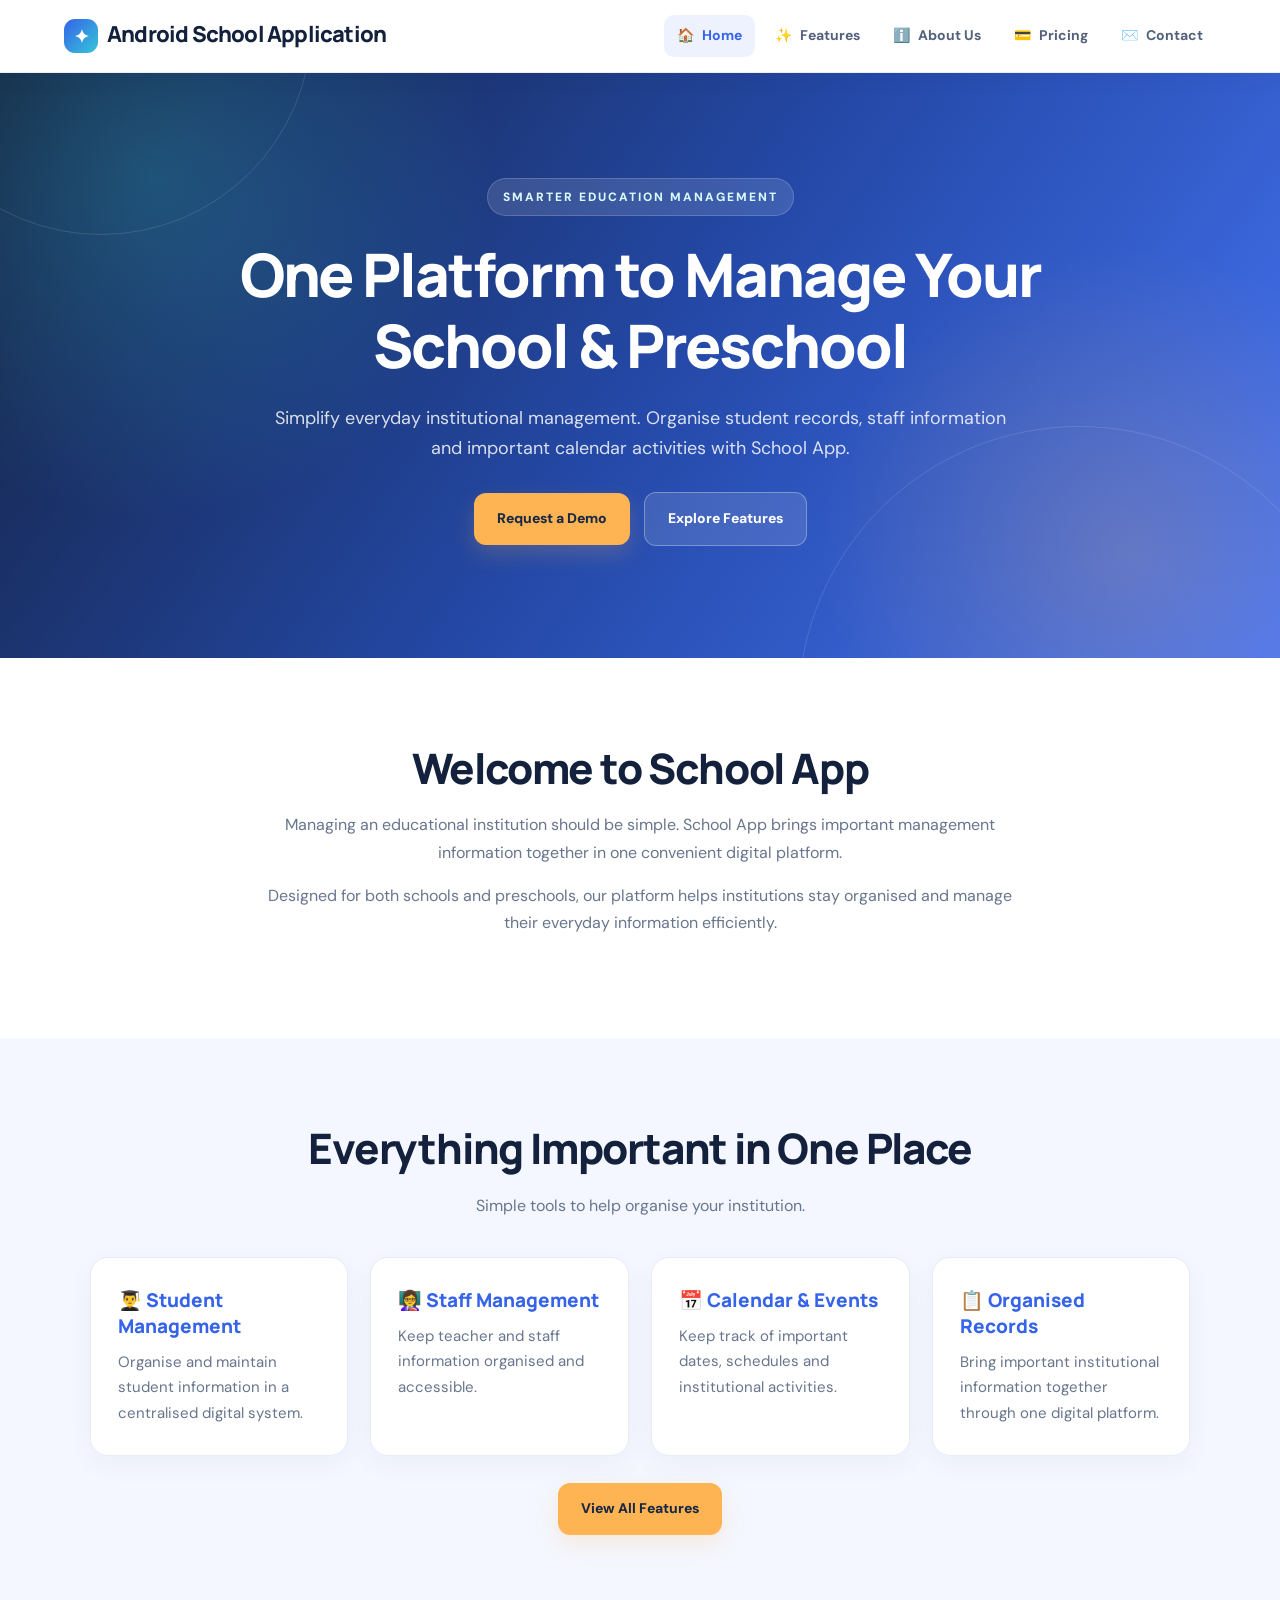
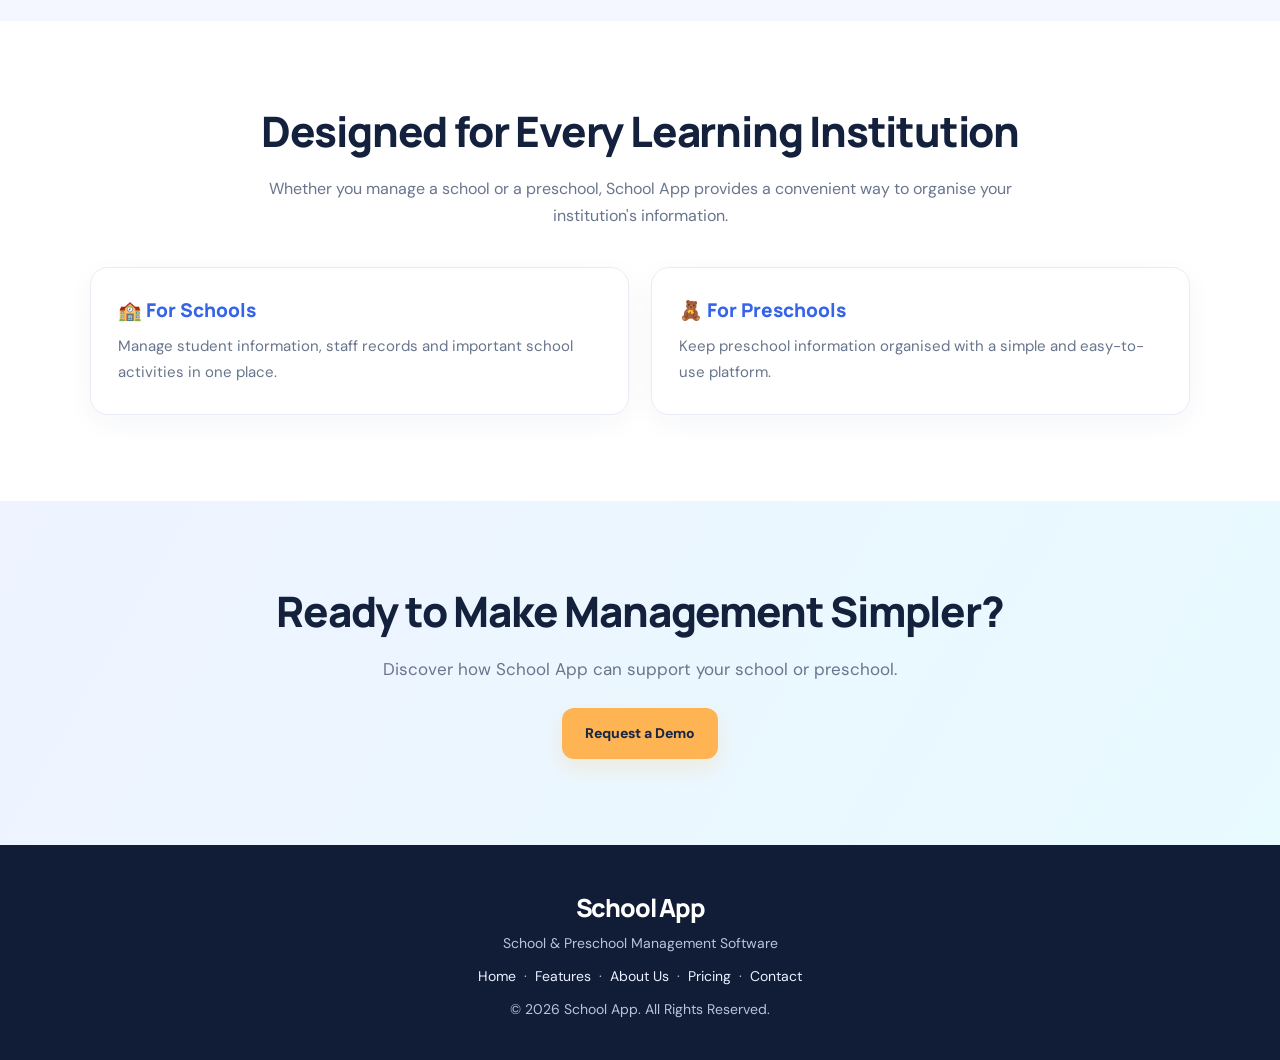
==== commit f08141b7: "Add files via upload" ====
--- a/index.html
+++ b/index.html
@@ -5,7 +5,7 @@
     <meta charset="UTF-8">
     <meta name="viewport" content="width=device-width, initial-scale=1.0">
 
-    <title> School App | School & Preschool Management Software</title>
+    <title> Android School Application | School & Preschool Management Software</title>
 
     <meta name="description" content="School App helps schools and preschools organise student, staff and calendar information through one easy-to-use digital platform.">
 
@@ -15,7 +15,7 @@
 <body>
 
 <header>
-    <h1>School App</h1>
+    <h1>Android School Application</h1>
 <nav>
     <a href="index.html"><span class="nav-icon">🏠</span> Home</a>
     <a href="features.html"><span class="nav-icon">✨</span> Features</a>
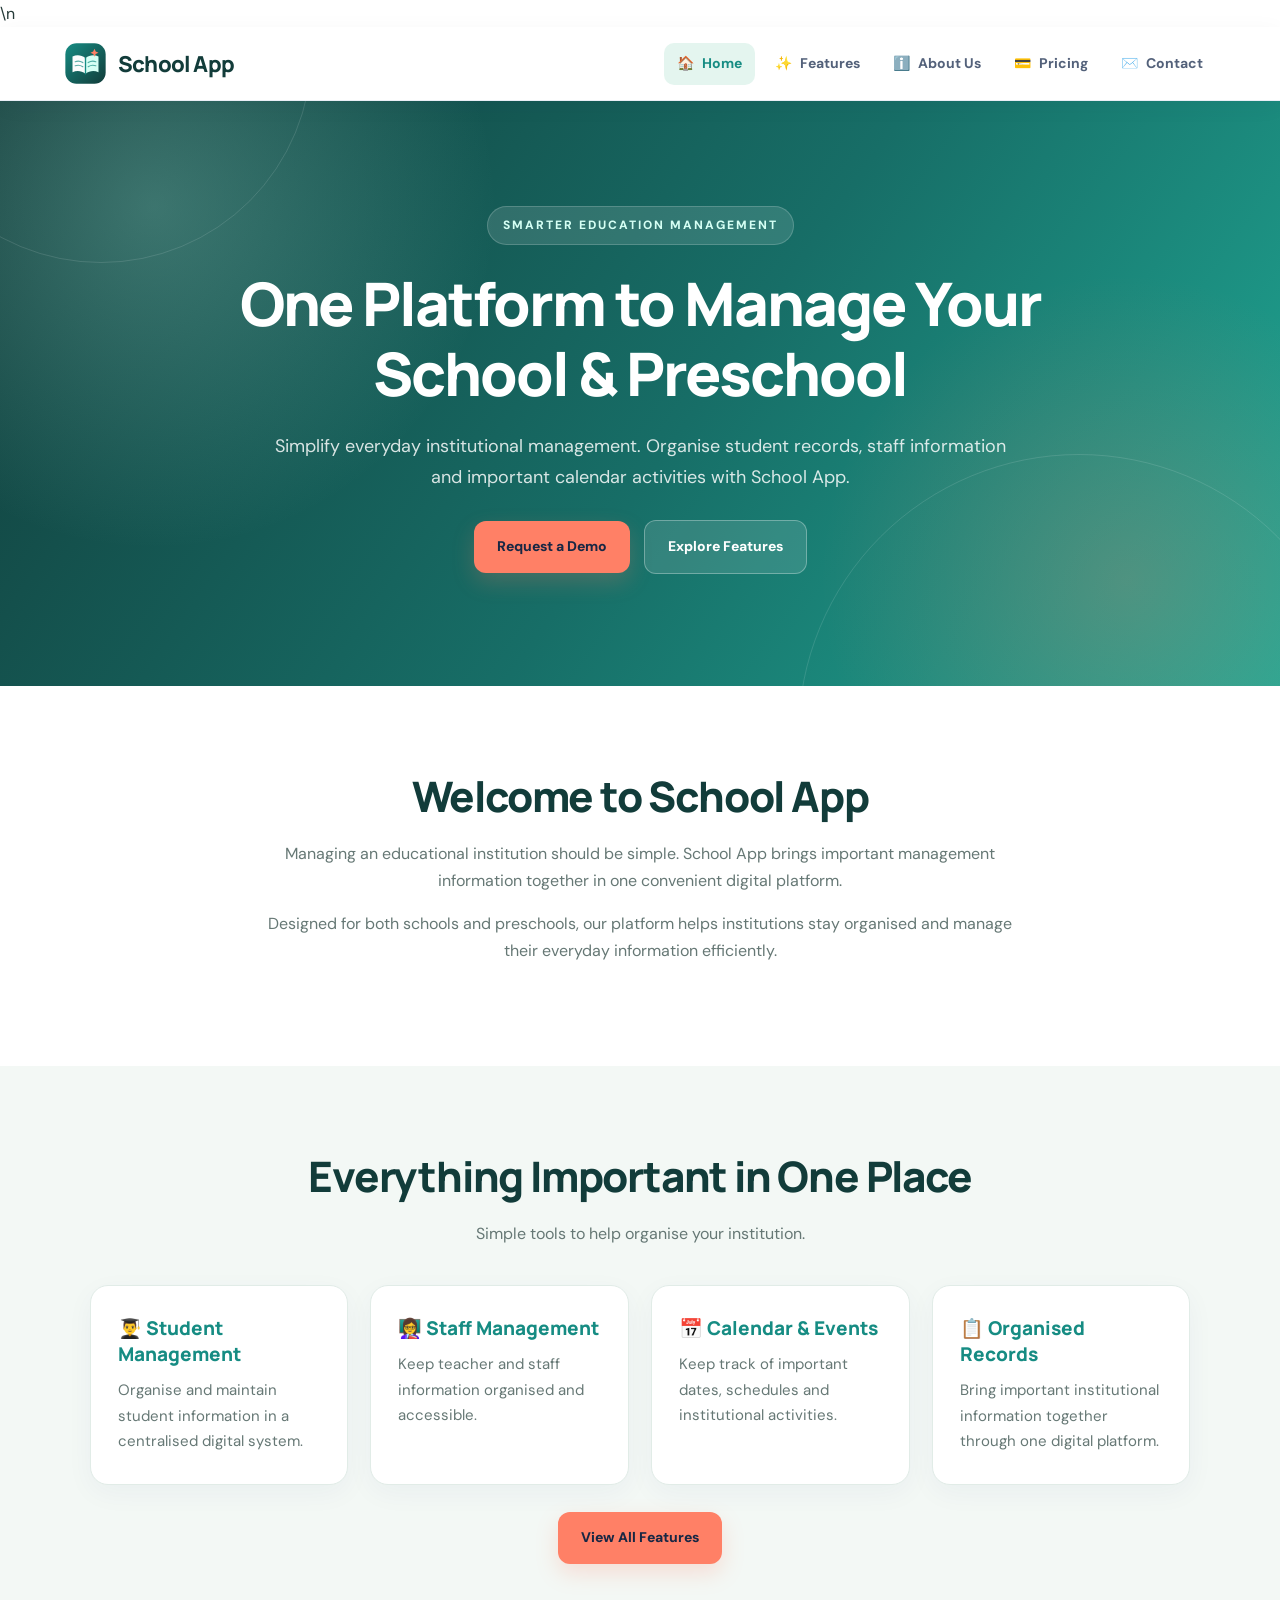
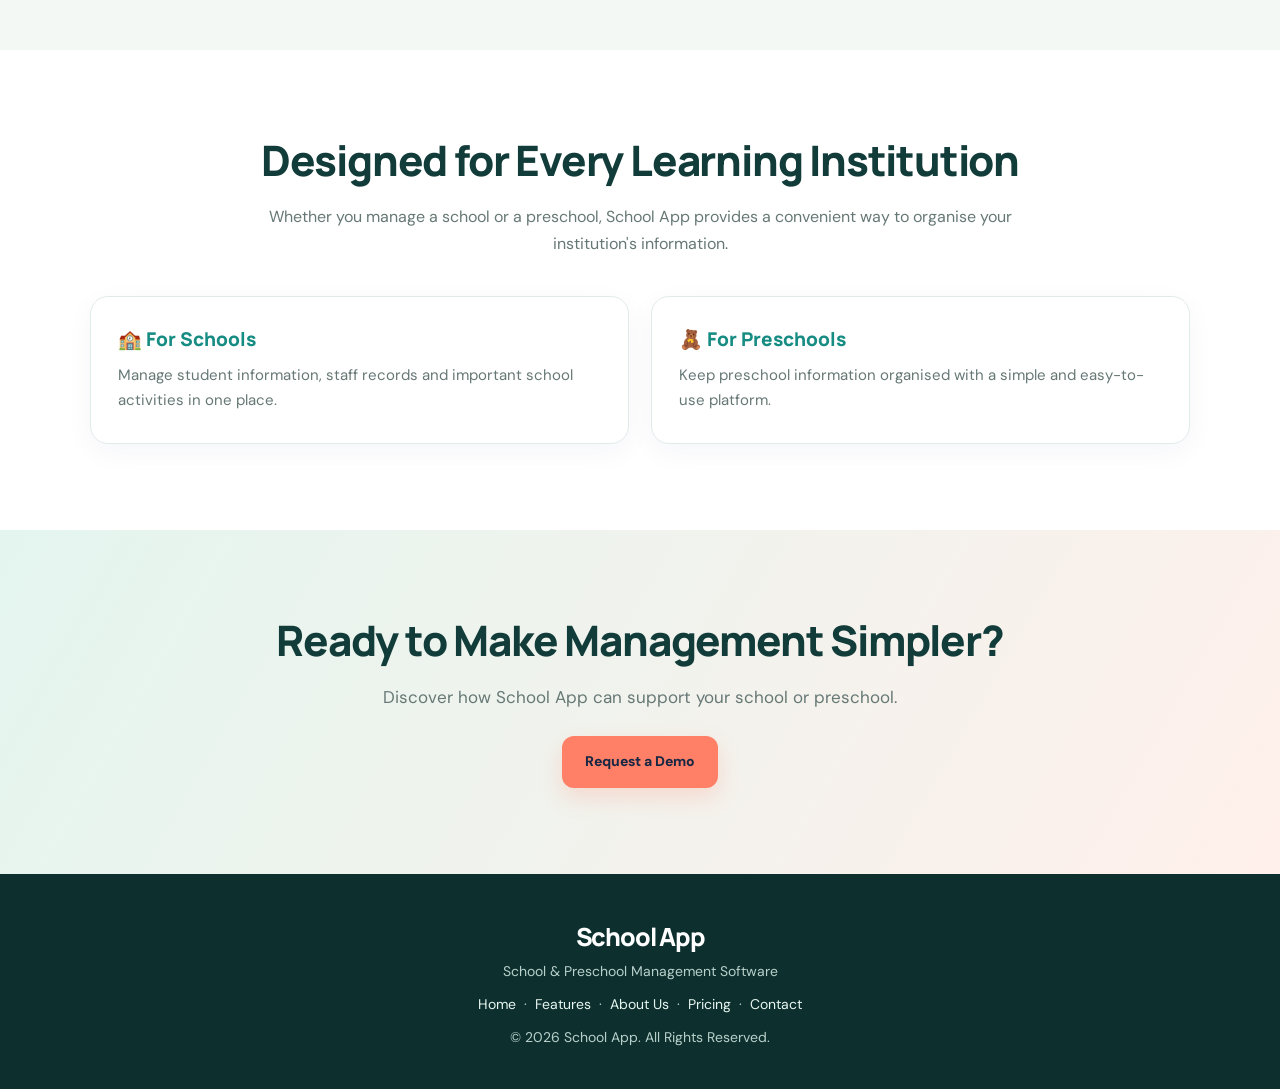
==== commit dc6e1022: "Add files via upload" ====
--- a/index.html
+++ b/index.html
@@ -5,17 +5,17 @@
     <meta charset="UTF-8">
     <meta name="viewport" content="width=device-width, initial-scale=1.0">
 
-    <title> Android School Application | School & Preschool Management Software</title>
+    <title> School App | School & Preschool Management Software</title>
 
     <meta name="description" content="School App helps schools and preschools organise student, staff and calendar information through one easy-to-use digital platform.">
 
-    <link rel="stylesheet" href="style.css">
+    <link rel="icon" type="image/svg+xml" href="logo.svg">\n    <link rel="stylesheet" href="style.css">
 </head>
 
 <body>
 
 <header>
-    <h1>Android School Application</h1>
+    <a class="brand" href="index.html" aria-label="School App home"><img src="logo.svg" alt=""><h1>School App</h1></a>
 <nav>
     <a href="index.html"><span class="nav-icon">🏠</span> Home</a>
     <a href="features.html"><span class="nav-icon">✨</span> Features</a>
--- a/style.css
+++ b/style.css
@@ -1,5 +1,5 @@
 @import url('https://fonts.googleapis.com/css2?family=DM+Sans:wght@400;500;600;700;800&family=Manrope:wght@500;600;700;800&display=swap');
-:root{--navy:#14213d;--blue:#3563e9;--blue2:#5b7cfa;--cyan:#35c6d8;--ink:#26334d;--muted:#68758d;--pale:#f4f7ff;--line:#e7ecf5;--white:#fff;--orange:#ffb454;--shadow:0 18px 55px rgba(32,57,112,.10)}
-*{margin:0;padding:0;box-sizing:border-box}html{scroll-behavior:smooth}body{font-family:'DM Sans',Arial,sans-serif;color:var(--ink);background:#fff;line-height:1.7;overflow-x:hidden}a{color:inherit}header{position:sticky;top:0;z-index:1000;display:flex;align-items:center;justify-content:space-between;gap:24px;padding:15px max(5%,calc((100% - 1200px)/2));background:rgba(255,255,255,.94);backdrop-filter:blur(16px);border-bottom:1px solid rgba(231,236,245,.85);box-shadow:0 5px 25px rgba(20,33,61,.045)}header h1{font:800 22px 'Manrope',sans-serif;color:var(--navy);letter-spacing:-.8px;white-space:nowrap}header h1:before{content:'✦';display:inline-grid;place-items:center;width:34px;height:34px;margin-right:9px;border-radius:11px;color:white;background:linear-gradient(135deg,var(--blue),var(--cyan));font-size:18px;vertical-align:middle}nav{display:flex;align-items:center;gap:7px;flex-wrap:wrap}nav a{font-size:14px;font-weight:700;text-decoration:none;color:#53617a;padding:9px 13px;border-radius:10px;transition:.25s}nav a:hover,nav a.active{background:#eef2ff;color:var(--blue)}.nav-icon{margin-right:5px}section{padding:86px 7%}.container{max-width:1160px;margin:auto}h2{font:800 clamp(28px,4vw,42px)/1.18 'Manrope',sans-serif;color:var(--navy);letter-spacing:-1.2px;margin-bottom:18px}h3{font:800 19px 'Manrope',sans-serif;color:var(--navy);margin-bottom:11px}p{color:var(--muted);margin-bottom:16px}.hero{position:relative;isolation:isolate;overflow:hidden;text-align:center;color:white;padding:105px 7% 112px;background:radial-gradient(circle at 12% 18%,rgba(53,198,216,.26),transparent 28%),radial-gradient(circle at 88% 82%,rgba(255,180,84,.2),transparent 25%),linear-gradient(125deg,#14213d 0%,#2449a8 52%,#4775f5 100%)}.hero:before,.hero:after{content:'';position:absolute;z-index:-1;border:1px solid rgba(255,255,255,.12);border-radius:50%;width:420px;height:420px}.hero:before{top:-260px;left:-110px}.hero:after{bottom:-330px;right:-80px;width:560px;height:560px}.hero .container{max-width:900px}.hero p{color:rgba(255,255,255,.83);font-size:18px;max-width:740px;margin:0 auto 28px}.hero p:first-child{display:inline-block;color:#d9faff;font-size:12px;font-weight:800;letter-spacing:2px;text-transform:uppercase;background:rgba(255,255,255,.12);border:1px solid rgba(255,255,255,.18);padding:8px 15px;border-radius:30px;margin-bottom:23px}.hero h2{color:#fff;font-size:clamp(36px,5.7vw,60px);max-width:850px;margin:0 auto 22px;letter-spacing:-2px}.btn,button{display:inline-flex;align-items:center;justify-content:center;gap:8px;background:var(--orange);color:#182744;padding:14px 23px;border:0;border-radius:12px;text-decoration:none;font-weight:800;font-size:14px;box-shadow:0 9px 22px rgba(255,180,84,.2);cursor:pointer;transition:transform .25s,box-shadow .25s,background .25s}.btn:hover,button:hover{transform:translateY(-3px);background:#ffc477;box-shadow:0 13px 26px rgba(255,180,84,.3)}.hero .btn+ .btn{margin-left:10px;background:rgba(255,255,255,.12);color:#fff;border:1px solid rgba(255,255,255,.3);box-shadow:none}.hero .btn+.btn:hover{background:#fff;color:var(--blue)}.features{background:var(--pale);text-align:center}.features .container>p,.container>p{max-width:760px}.features .container>p{margin-left:auto;margin-right:auto}.card-container{display:grid;grid-template-columns:repeat(auto-fit,minmax(235px,1fr));gap:22px;margin-top:38px;text-align:left}.card{position:relative;background:white;padding:29px 27px;border:1px solid var(--line);border-radius:18px;box-shadow:0 8px 28px rgba(32,57,112,.045);transition:transform .28s,box-shadow .28s,border-color .28s;overflow:hidden}.card:before{content:'';position:absolute;left:0;top:0;width:100%;height:4px;background:linear-gradient(90deg,var(--blue),var(--cyan));opacity:0;transition:.25s}.card:hover{transform:translateY(-7px);box-shadow:var(--shadow);border-color:#d8e1ff}.card:hover:before{opacity:1}.card h3{color:var(--blue)}.card p{font-size:15px;margin-bottom:0}.card ul{padding-left:20px;color:var(--muted);margin:14px 0 22px}.card li{padding:4px 0}.highlight{position:relative;overflow:hidden;text-align:center;background:linear-gradient(120deg,#eef3ff,#e8fbff)}.highlight h2{color:var(--navy)}.highlight .container{max-width:800px}.highlight p{font-size:17px}.highlight .btn{margin-top:8px}form{max-width:700px;margin:35px auto 0;padding:34px;background:white;border:1px solid var(--line);border-radius:20px;box-shadow:var(--shadow);display:grid;gap:10px;text-align:left}label{font-size:14px;font-weight:700;color:var(--navy);margin-top:7px}input,textarea,select{width:100%;padding:14px 15px;border:1px solid #dce3ef;border-radius:11px;background:#fbfcff;color:var(--ink);font:inherit;outline:none;transition:.2s}input:focus,textarea:focus,select:focus{border-color:var(--blue2);box-shadow:0 0 0 4px rgba(91,124,250,.12);background:white}textarea{min-height:140px;resize:vertical}form button{margin-top:10px;justify-self:start}.note{font-size:12px;margin:8px 0 0}.container>h2{text-align:inherit}section:not(.hero) .container>h2{text-align:center}section:not(.hero) .container>p{text-align:center;margin-left:auto;margin-right:auto}footer{background:#111d36;color:#fff;text-align:center;padding:48px 7% 30px}footer h2{color:white!important;font-size:25px;margin-bottom:8px}footer p{color:#b8c4da;margin:9px 0;font-size:14px}footer a{color:#eaf0ff!important;text-decoration:none}footer a:hover{color:#72e1ed!important}.reveal{opacity:0;transform:translateY(22px);transition:opacity .65s ease,transform .65s ease}.reveal.visible{opacity:1;transform:none}body.features-page .hero h2{color:white!important}body.features-page .hero p{color:rgba(255,255,255,.85)}.note{line-height:1.5}
-@media(max-width:800px){header{padding:13px 5%;flex-direction:column;gap:10px}header h1{font-size:20px}nav{justify-content:center;gap:3px}nav a{padding:8px 9px;font-size:13px}.hero{padding:78px 6% 84px}.hero h2{letter-spacing:-1.2px}.hero p{font-size:16px}section{padding:65px 6%}.card-container{gap:15px}.card{padding:24px}form{padding:24px}}@media(max-width:480px){nav a{font-size:12px;padding:7px 8px}.nav-icon{display:none}.hero .btn{margin:5px 3px}.hero .btn+.btn{margin-left:3px}.hero h2{font-size:35px}section{padding:54px 5%}form{padding:20px}}
+:root{--navy:#123C3A;--blue:#168C83;--blue2:#20BFA9;--cyan:#A7E8D9;--ink:#263B39;--muted:#667875;--pale:#F3F8F5;--line:#E1ECE7;--white:#fff;--orange:#FF8066;--shadow:0 18px 55px rgba(18,60,58,.12)}
+*{margin:0;padding:0;box-sizing:border-box}html{scroll-behavior:smooth}body{font-family:'DM Sans',Arial,sans-serif;color:var(--ink);background:#fff;line-height:1.7;overflow-x:hidden}a{color:inherit}header{position:sticky;top:0;z-index:1000;display:flex;align-items:center;justify-content:space-between;gap:24px;padding:15px max(5%,calc((100% - 1200px)/2));background:rgba(255,255,255,.94);backdrop-filter:blur(16px);border-bottom:1px solid rgba(231,236,245,.85);box-shadow:0 5px 25px rgba(20,33,61,.045)}header .brand{display:flex;align-items:center;gap:11px;text-decoration:none;flex-shrink:0}header .brand img{width:43px;height:43px;display:block}header h1{font:800 22px 'Manrope',sans-serif;color:var(--navy);letter-spacing:-.8px;white-space:nowrap}header h1:before{content:none}nav{display:flex;align-items:center;gap:7px;flex-wrap:wrap}nav a{font-size:14px;font-weight:700;text-decoration:none;color:#53617a;padding:9px 13px;border-radius:10px;transition:.25s}nav a:hover,nav a.active{background:#E4F5EF;color:var(--blue)}.nav-icon{margin-right:5px}section{padding:86px 7%}.container{max-width:1160px;margin:auto}h2{font:800 clamp(28px,4vw,42px)/1.18 'Manrope',sans-serif;color:var(--navy);letter-spacing:-1.2px;margin-bottom:18px}h3{font:800 19px 'Manrope',sans-serif;color:var(--navy);margin-bottom:11px}p{color:var(--muted);margin-bottom:16px}.hero{position:relative;isolation:isolate;overflow:hidden;text-align:center;color:white;padding:105px 7% 112px;background:radial-gradient(circle at 12% 18%,rgba(167,232,217,.28),transparent 28%),radial-gradient(circle at 88% 82%,rgba(255,128,102,.22),transparent 25%),linear-gradient(125deg,#123C3A 0%,#176E67 54%,#20A995 100%)}.hero:before,.hero:after{content:'';position:absolute;z-index:-1;border:1px solid rgba(255,255,255,.12);border-radius:50%;width:420px;height:420px}.hero:before{top:-260px;left:-110px}.hero:after{bottom:-330px;right:-80px;width:560px;height:560px}.hero .container{max-width:900px}.hero p{color:rgba(255,255,255,.83);font-size:18px;max-width:740px;margin:0 auto 28px}.hero p:first-child{display:inline-block;color:#D5FFF4;font-size:12px;font-weight:800;letter-spacing:2px;text-transform:uppercase;background:rgba(255,255,255,.12);border:1px solid rgba(255,255,255,.18);padding:8px 15px;border-radius:30px;margin-bottom:23px}.hero h2{color:#fff;font-size:clamp(36px,5.7vw,60px);max-width:850px;margin:0 auto 22px;letter-spacing:-2px}.btn,button{display:inline-flex;align-items:center;justify-content:center;gap:8px;background:var(--orange);color:#182744;padding:14px 23px;border:0;border-radius:12px;text-decoration:none;font-weight:800;font-size:14px;box-shadow:0 9px 22px rgba(255,128,102,.22);cursor:pointer;transition:transform .25s,box-shadow .25s,background .25s}.btn:hover,button:hover{transform:translateY(-3px);background:#FF9A83;box-shadow:0 13px 26px rgba(255,128,102,.30)}.hero .btn+ .btn{margin-left:10px;background:rgba(255,255,255,.12);color:#fff;border:1px solid rgba(255,255,255,.3);box-shadow:none}.hero .btn+.btn:hover{background:#fff;color:var(--blue)}.features{background:var(--pale);text-align:center}.features .container>p,.container>p{max-width:760px}.features .container>p{margin-left:auto;margin-right:auto}.card-container{display:grid;grid-template-columns:repeat(auto-fit,minmax(235px,1fr));gap:22px;margin-top:38px;text-align:left}.card{position:relative;background:white;padding:29px 27px;border:1px solid var(--line);border-radius:18px;box-shadow:0 8px 28px rgba(32,57,112,.045);transition:transform .28s,box-shadow .28s,border-color .28s;overflow:hidden}.card:before{content:'';position:absolute;left:0;top:0;width:100%;height:4px;background:linear-gradient(90deg,var(--blue),var(--orange));opacity:0;transition:.25s}.card:hover{transform:translateY(-7px);box-shadow:var(--shadow);border-color:#C5E9DF}.card:hover:before{opacity:1}.card h3{color:var(--blue)}.card p{font-size:15px;margin-bottom:0}.card ul{padding-left:20px;color:var(--muted);margin:14px 0 22px}.card li{padding:4px 0}.highlight{position:relative;overflow:hidden;text-align:center;background:linear-gradient(120deg,#E4F5EF,#FFF0EB)}.highlight h2{color:var(--navy)}.highlight .container{max-width:800px}.highlight p{font-size:17px}.highlight .btn{margin-top:8px}form{max-width:700px;margin:35px auto 0;padding:34px;background:white;border:1px solid var(--line);border-radius:20px;box-shadow:var(--shadow);display:grid;gap:10px;text-align:left}label{font-size:14px;font-weight:700;color:var(--navy);margin-top:7px}input,textarea,select{width:100%;padding:14px 15px;border:1px solid #dce3ef;border-radius:11px;background:#fbfcff;color:var(--ink);font:inherit;outline:none;transition:.2s}input:focus,textarea:focus,select:focus{border-color:var(--blue2);box-shadow:0 0 0 4px rgba(32,191,169,.15);background:white}textarea{min-height:140px;resize:vertical}form button{margin-top:10px;justify-self:start}.note{font-size:12px;margin:8px 0 0}.container>h2{text-align:inherit}section:not(.hero) .container>h2{text-align:center}section:not(.hero) .container>p{text-align:center;margin-left:auto;margin-right:auto}footer{background:#0D302F;color:#fff;text-align:center;padding:48px 7% 30px}footer h2{color:white!important;font-size:25px;margin-bottom:8px}footer p{color:#B8D0CA;margin:9px 0;font-size:14px}footer a{color:#E8F6F1!important;text-decoration:none}footer a:hover{color:#FF9A83!important}.reveal{opacity:0;transform:translateY(22px);transition:opacity .65s ease,transform .65s ease}.reveal.visible{opacity:1;transform:none}body.features-page .hero h2{color:white!important}body.features-page .hero p{color:rgba(255,255,255,.85)}.note{line-height:1.5}
+@media(max-width:800px){header{padding:13px 5%;flex-direction:column;gap:10px}header h1{font-size:20px}header .brand img{width:39px;height:39px}nav{justify-content:center;gap:3px}nav a{padding:8px 9px;font-size:13px}.hero{padding:78px 6% 84px}.hero h2{letter-spacing:-1.2px}.hero p{font-size:16px}section{padding:65px 6%}.card-container{gap:15px}.card{padding:24px}form{padding:24px}}@media(max-width:480px){nav a{font-size:12px;padding:7px 8px}.nav-icon{display:none}.hero .btn{margin:5px 3px}.hero .btn+.btn{margin-left:3px}.hero h2{font-size:35px}section{padding:54px 5%}form{padding:20px}}
 @media(prefers-reduced-motion:reduce){*,*:before,*:after{scroll-behavior:auto!important;transition:none!important}.reveal{opacity:1;transform:none}}
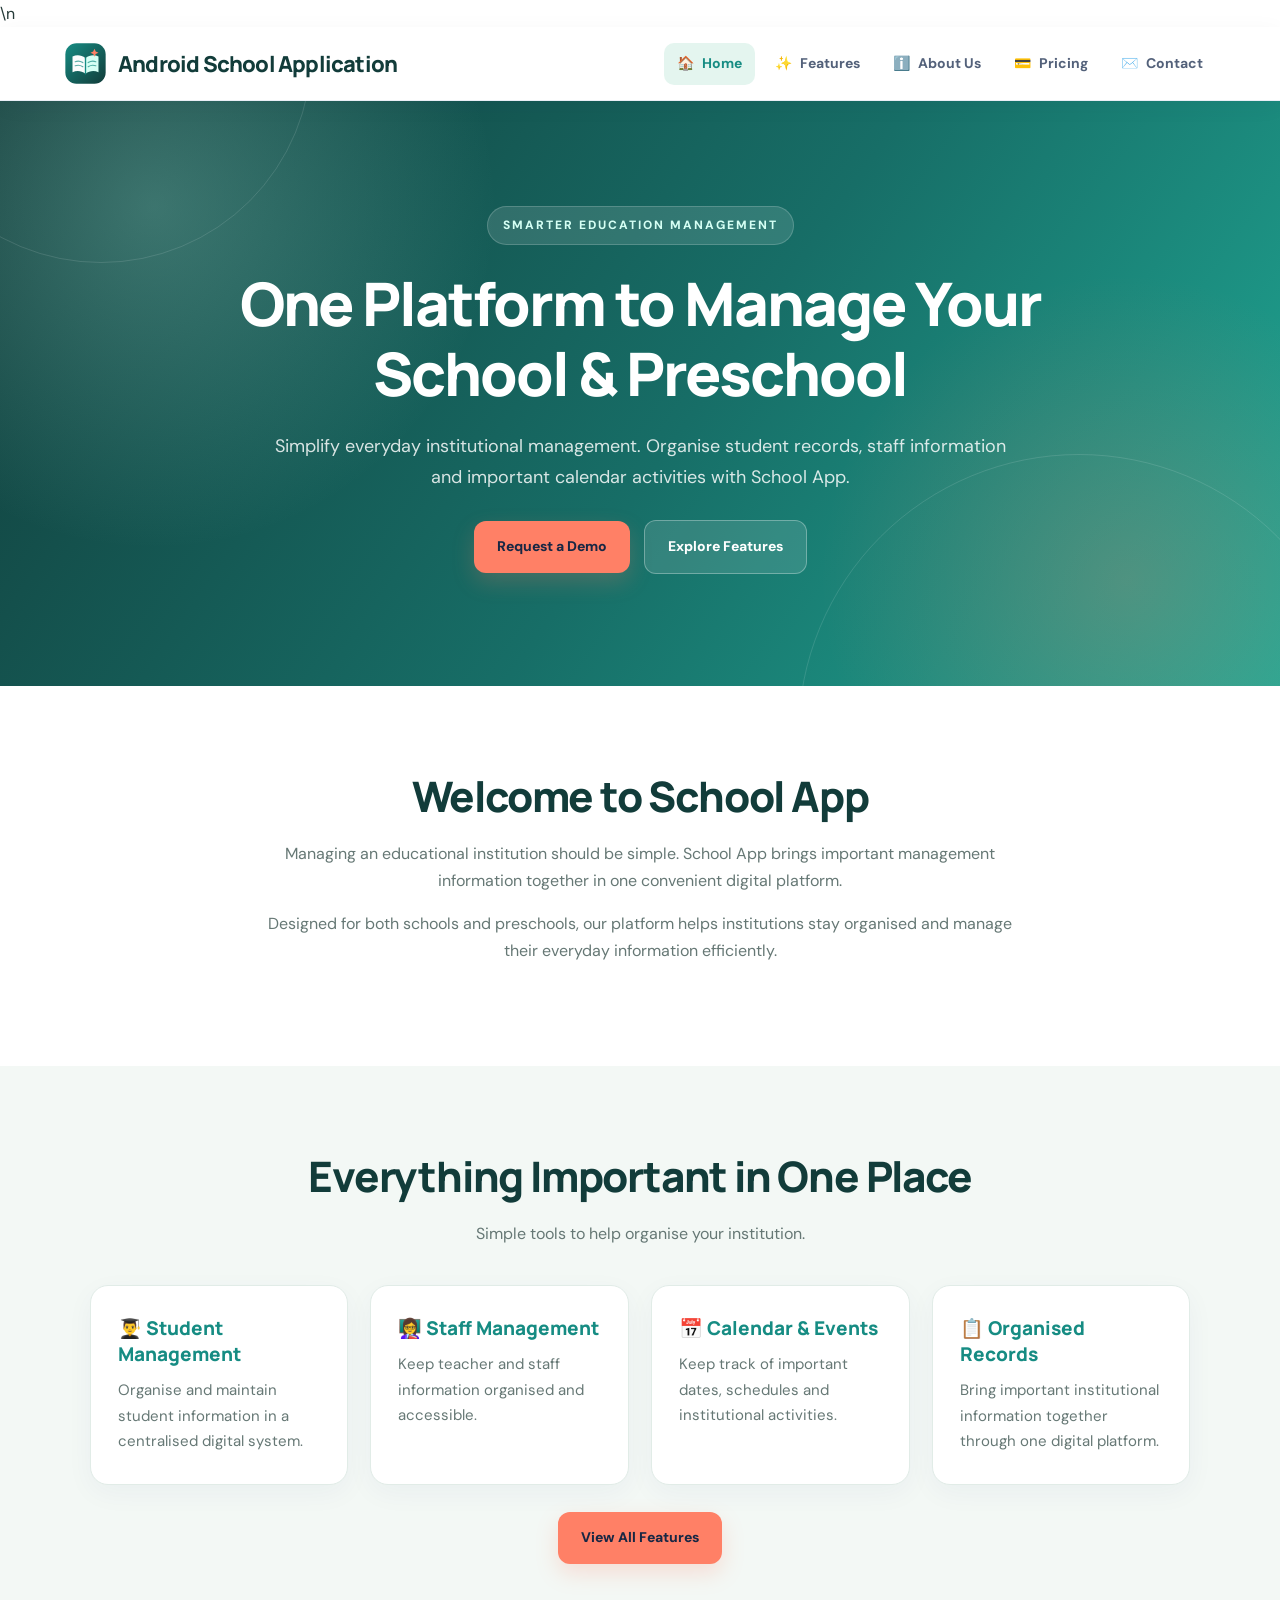
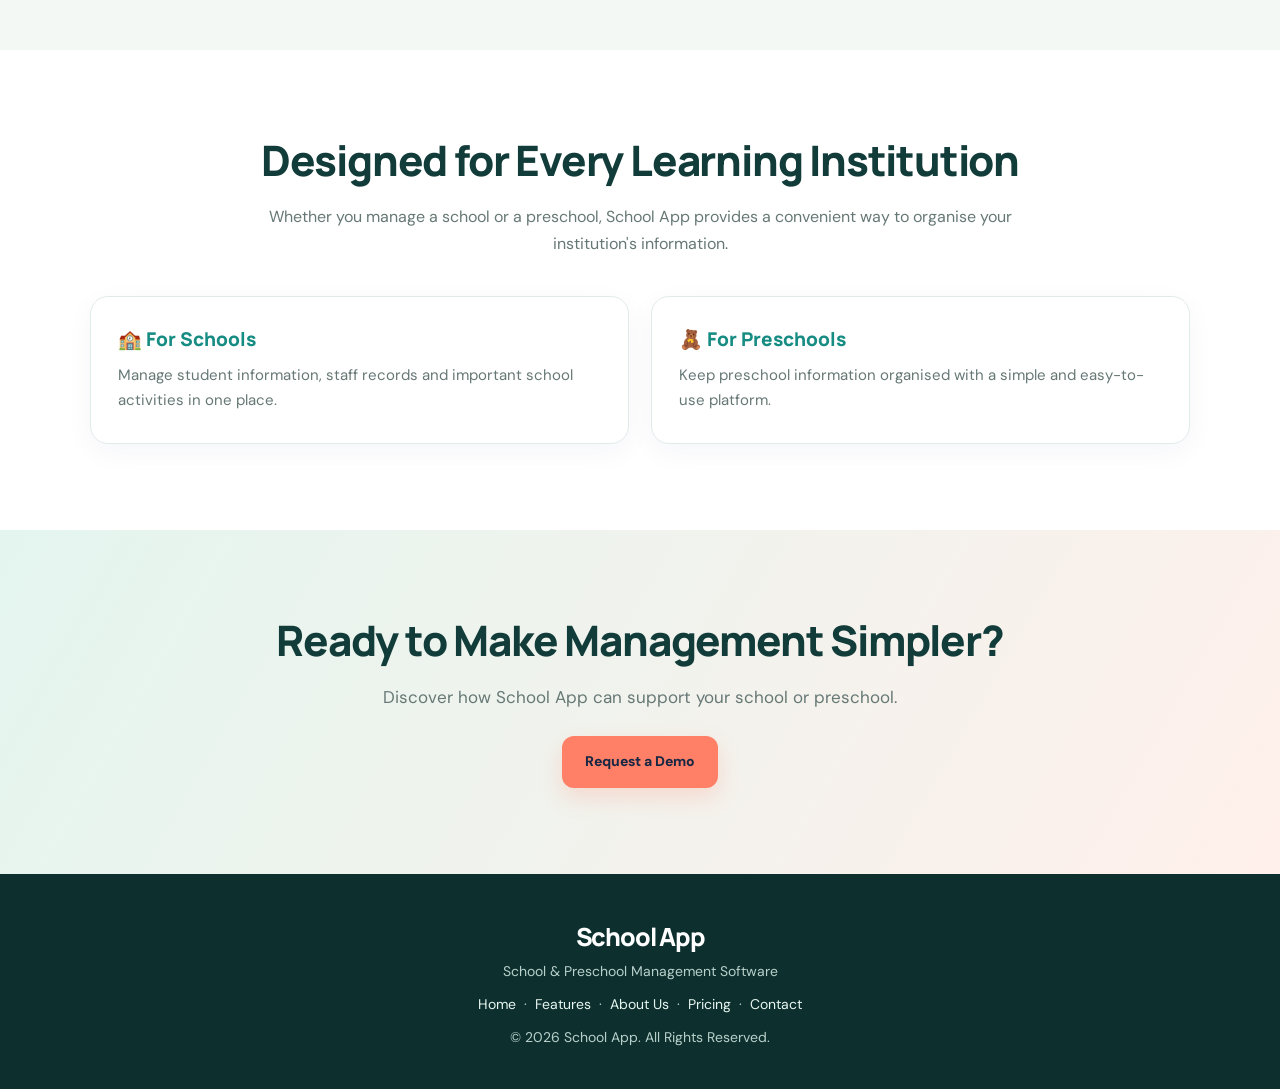
==== commit 0dd2bb7c: "Update title and description for Android School App" ====
--- a/index.html
+++ b/index.html
@@ -5,9 +5,9 @@
     <meta charset="UTF-8">
     <meta name="viewport" content="width=device-width, initial-scale=1.0">
 
-    <title> School App | School & Preschool Management Software</title>
-
-    <meta name="description" content="School App helps schools and preschools organise student, staff and calendar information through one easy-to-use digital platform.">
+    <title> Android School Application | School & Preschool Management Software</title>
+
+    <meta name="description" content="School Application helps schools and preschools organise student, staff and calendar information through one easy-to-use digital platform.">
 
     <link rel="icon" type="image/svg+xml" href="logo.svg">\n    <link rel="stylesheet" href="style.css">
 </head>
@@ -15,7 +15,7 @@
 <body>
 
 <header>
-    <a class="brand" href="index.html" aria-label="School App home"><img src="logo.svg" alt=""><h1>School App</h1></a>
+    <a class="brand" href="index.html" aria-label="School App home"><img src="logo.svg" alt=""><h1>Android School Application</h1></a>
 <nav>
     <a href="index.html"><span class="nav-icon">🏠</span> Home</a>
     <a href="features.html"><span class="nav-icon">✨</span> Features</a>
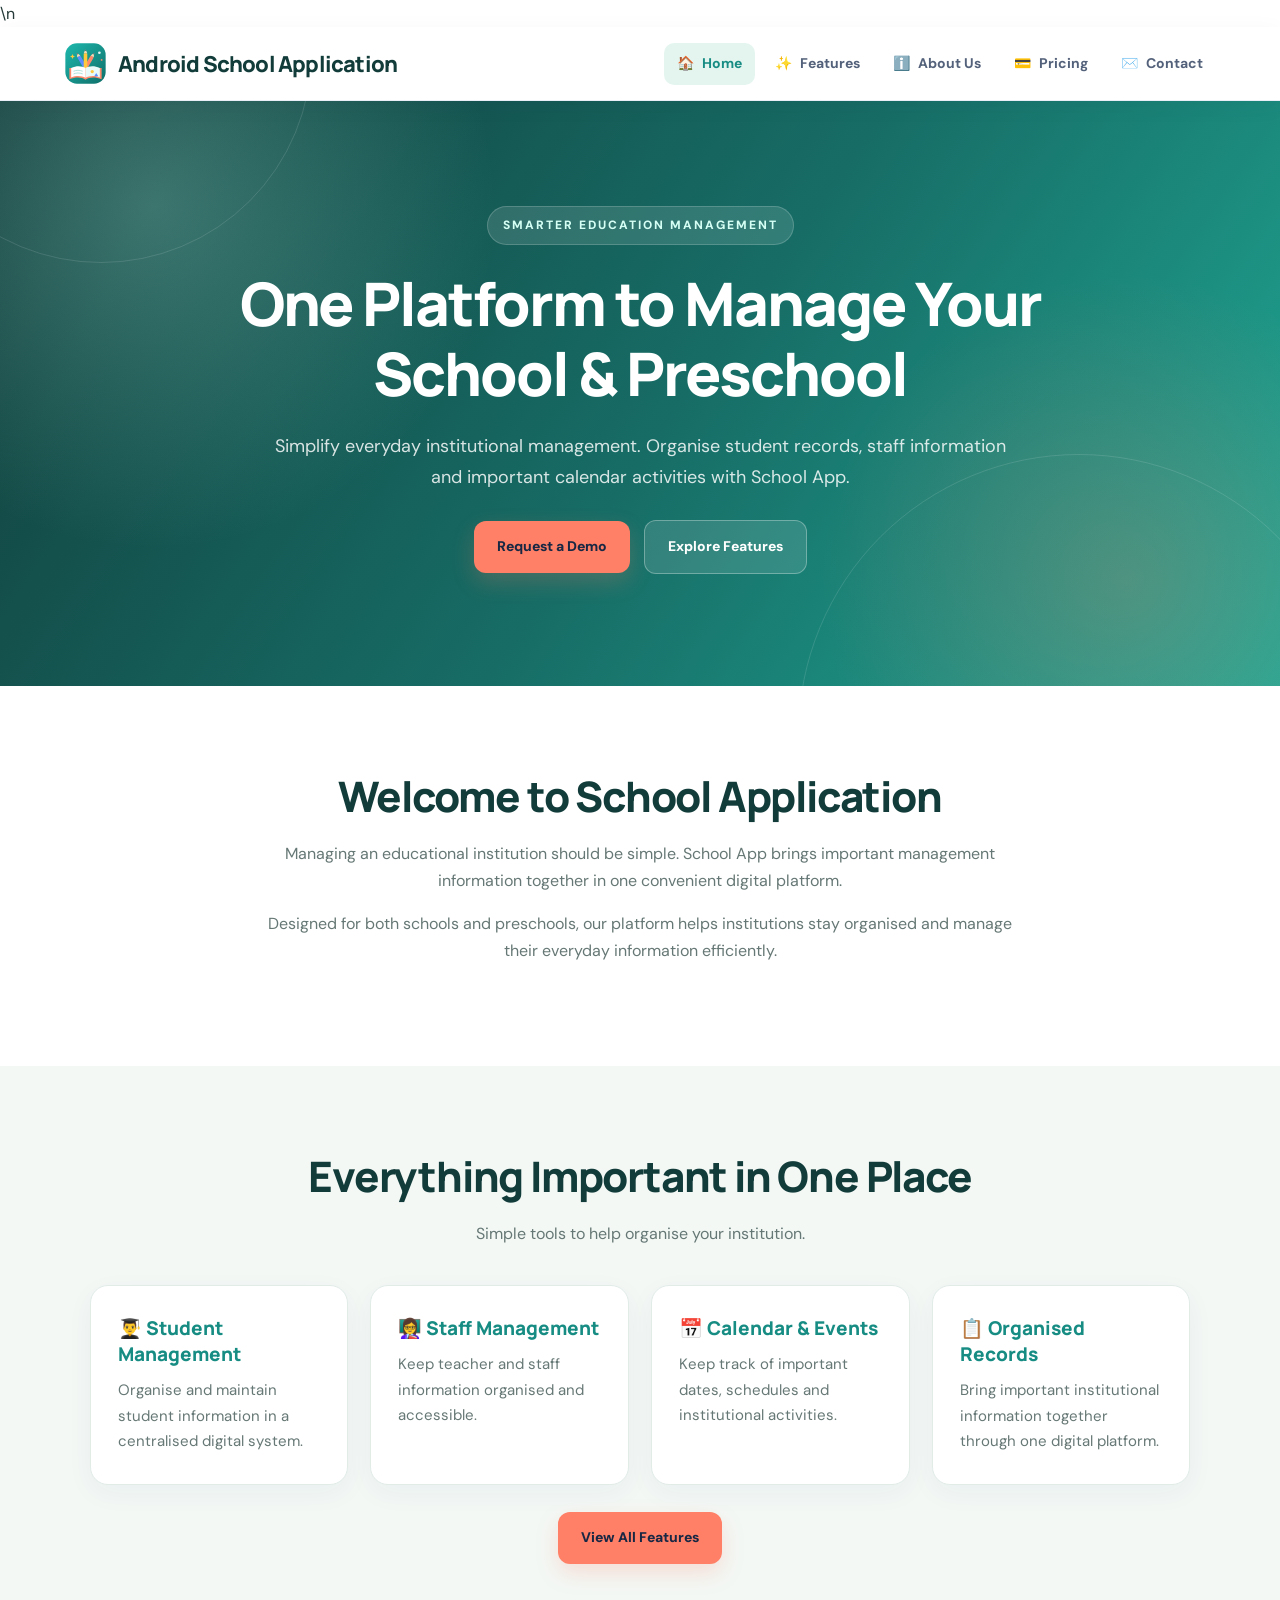
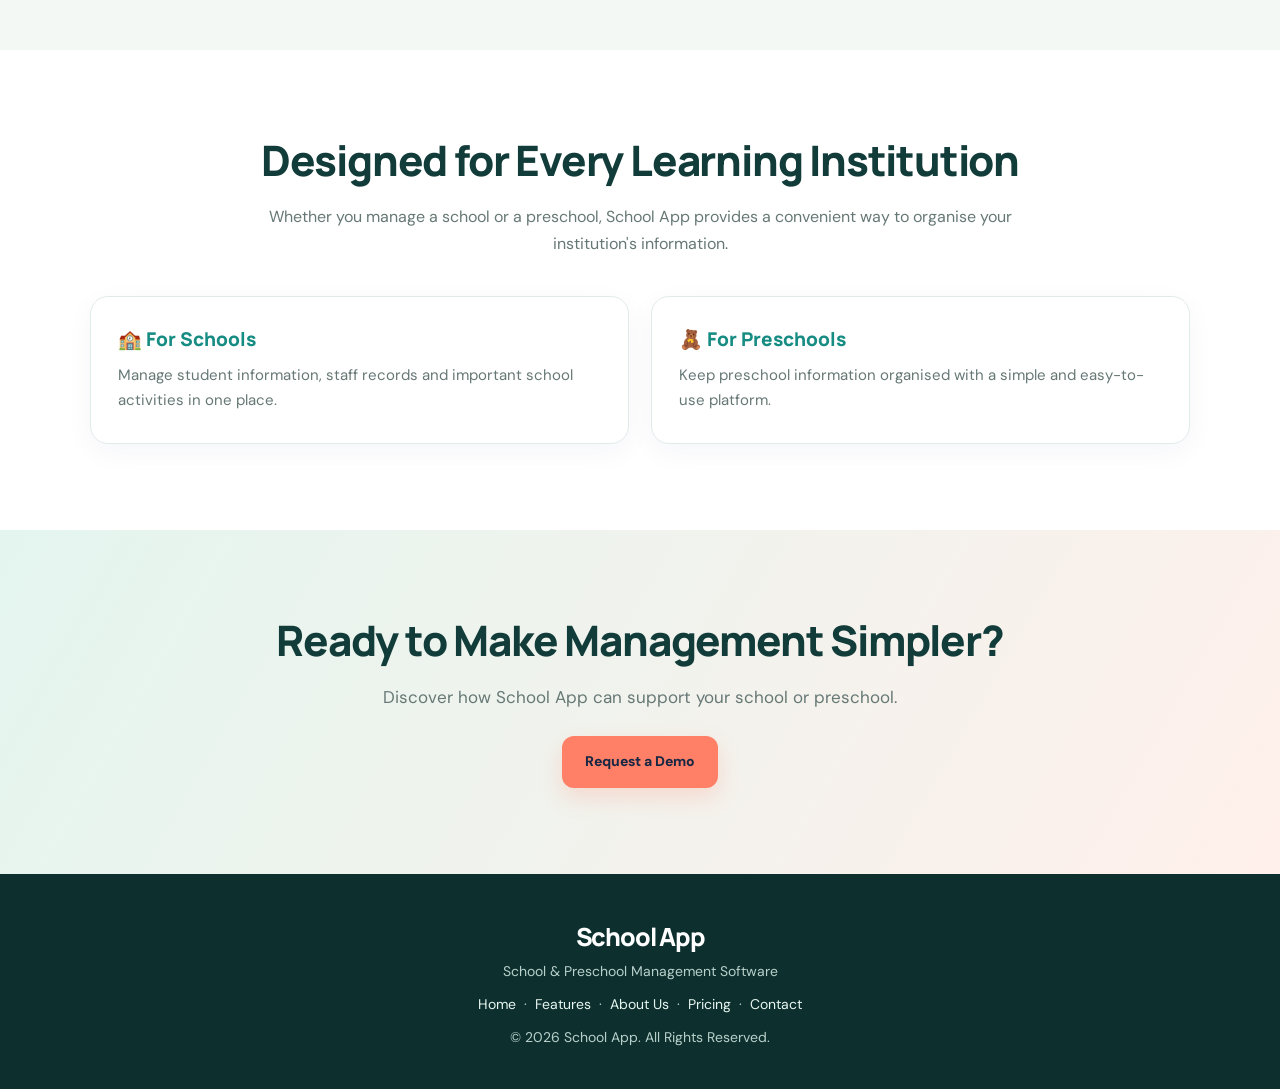
==== commit c2be318f: "Update heading from 'School App' to 'School Application'" ====
--- a/index.html
+++ b/index.html
@@ -55,7 +55,7 @@
     <section>
         <div class="container">
 
-            <h2>Welcome to School App</h2>
+            <h2>Welcome to School Application</h2>
 
             <p>
                 Managing an educational institution should be simple.
